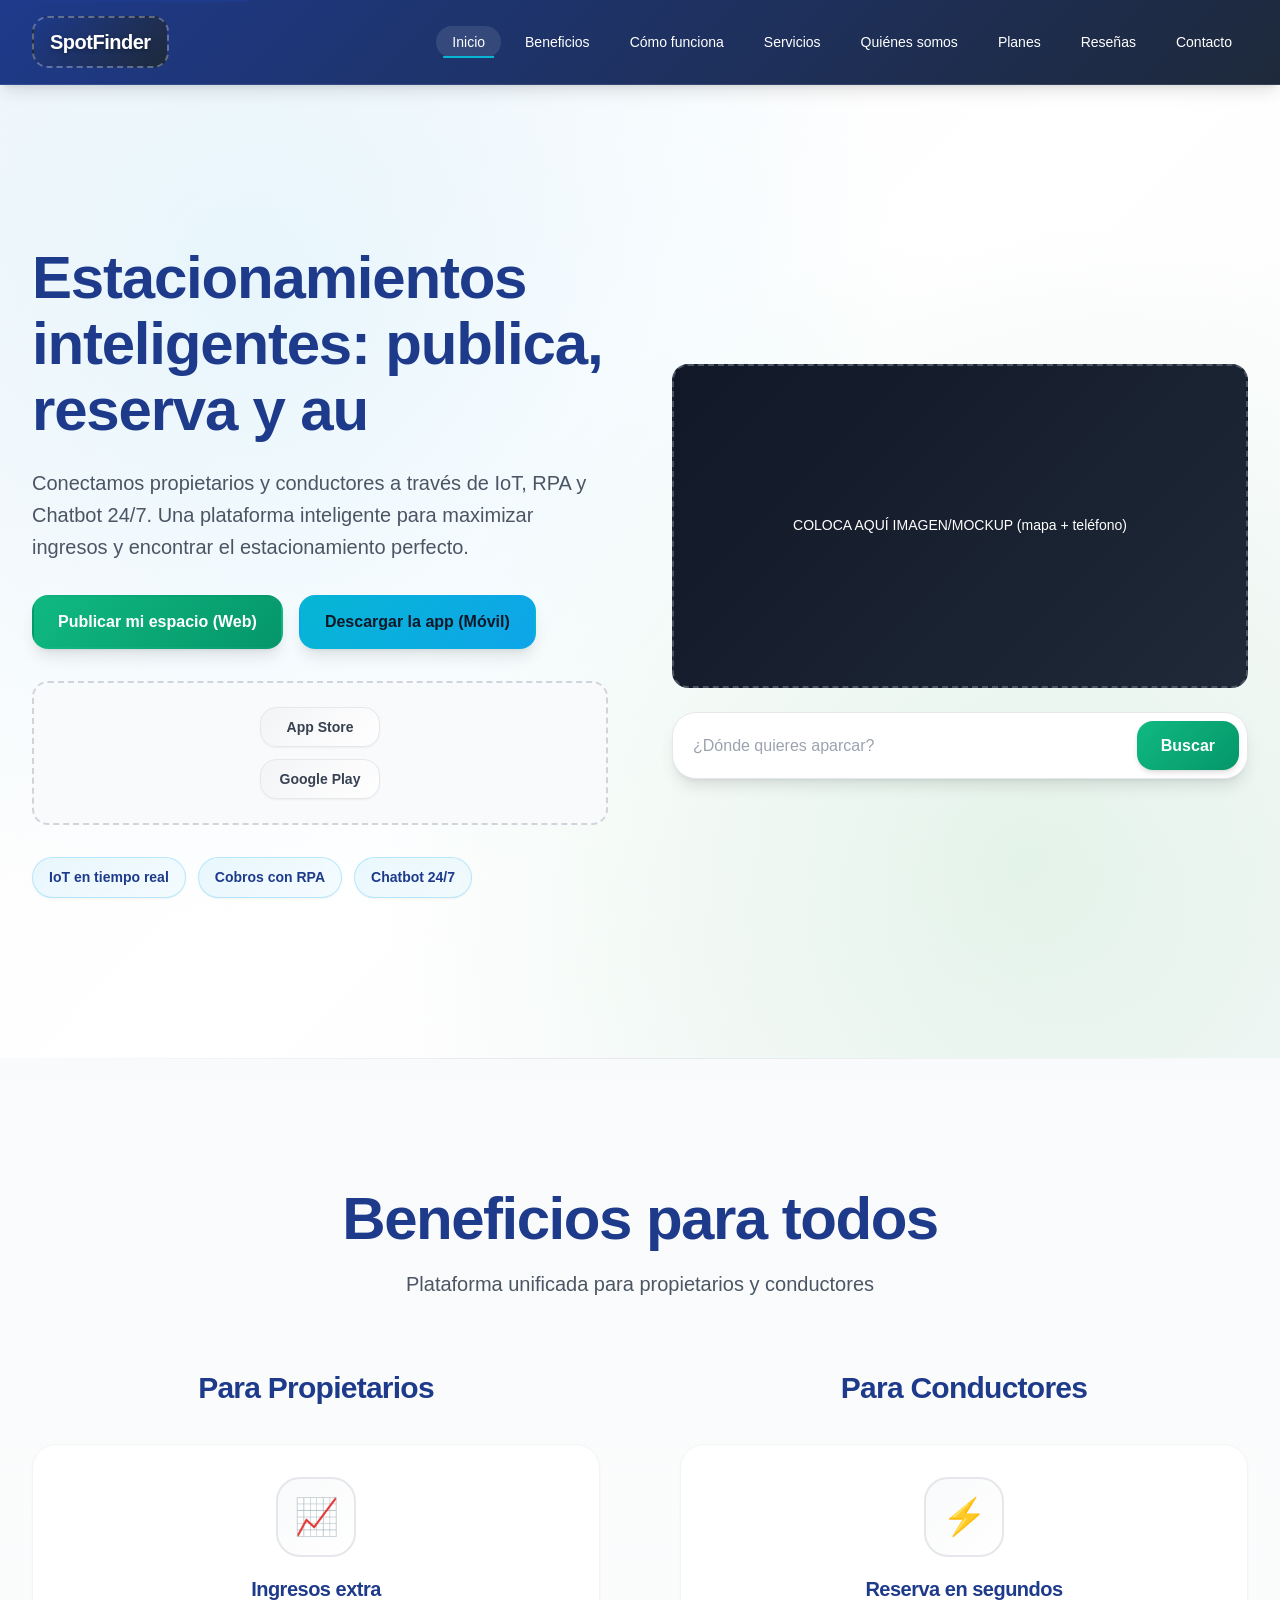
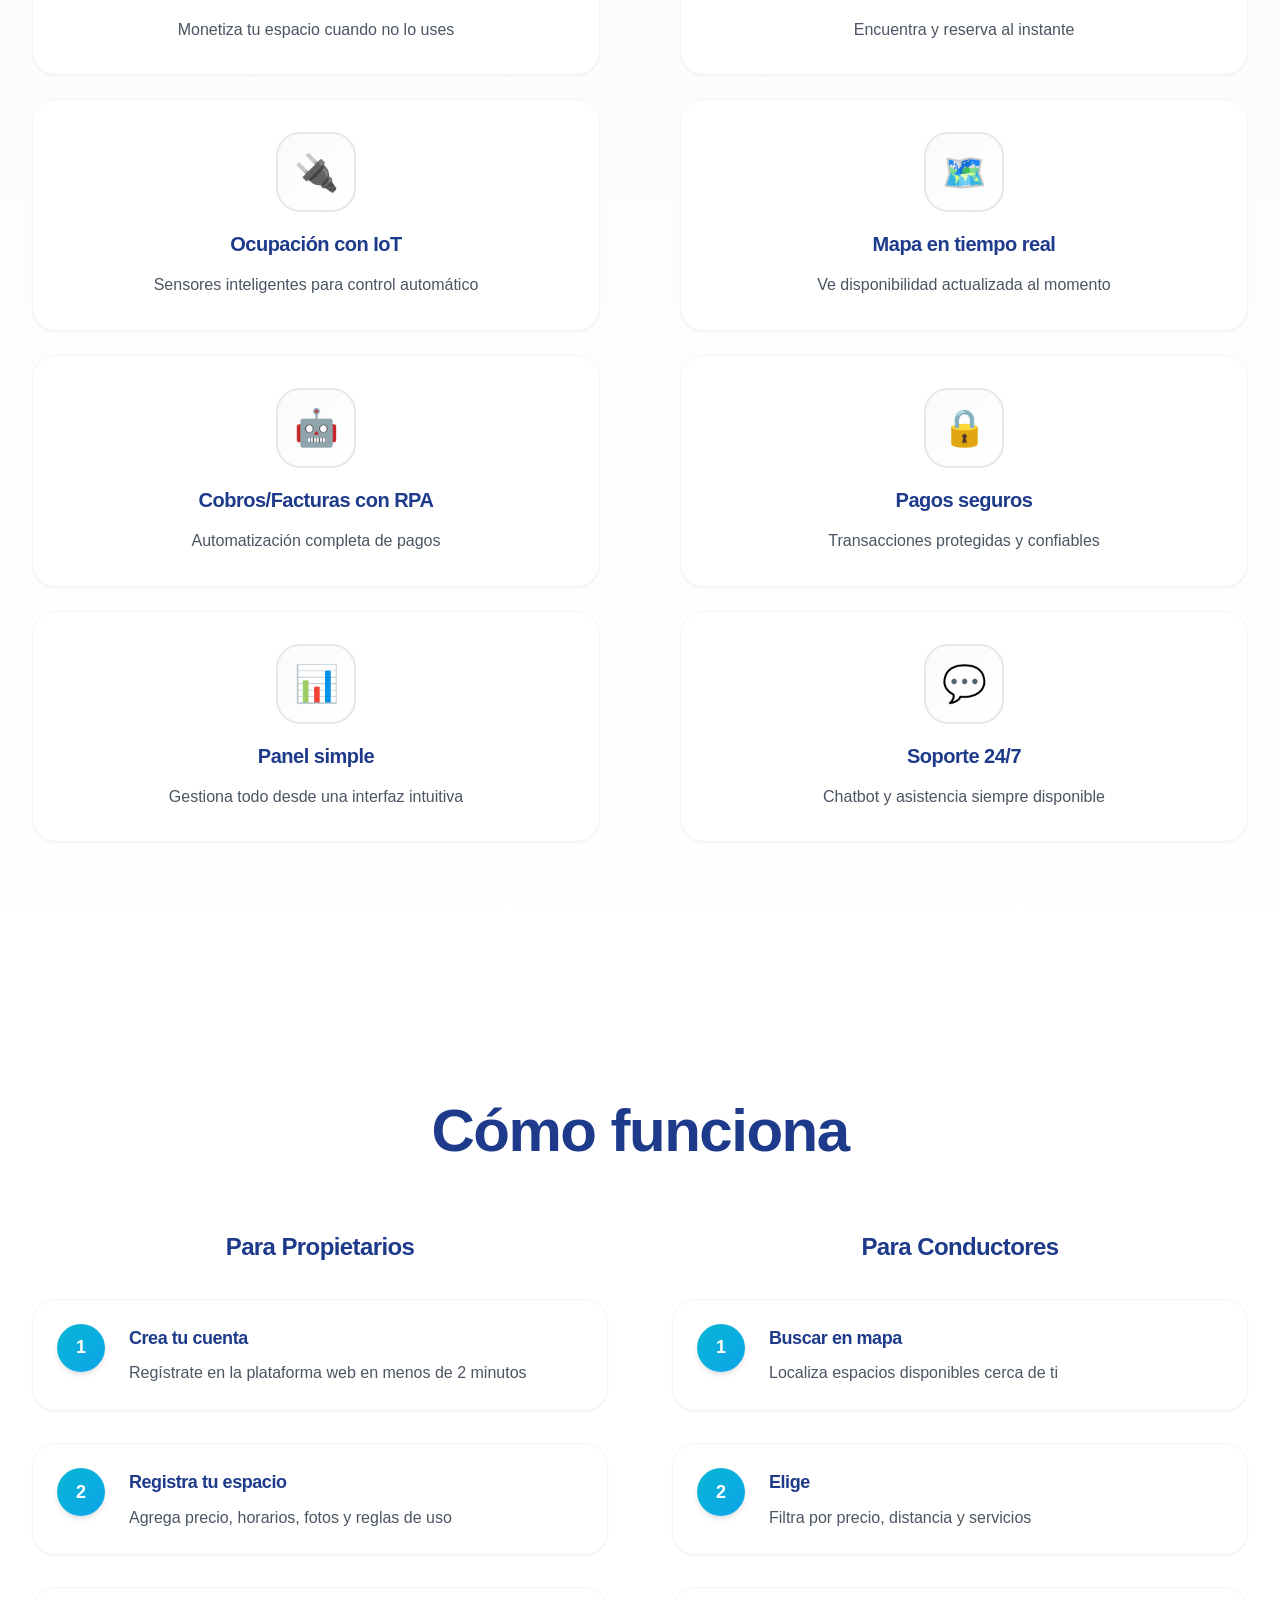
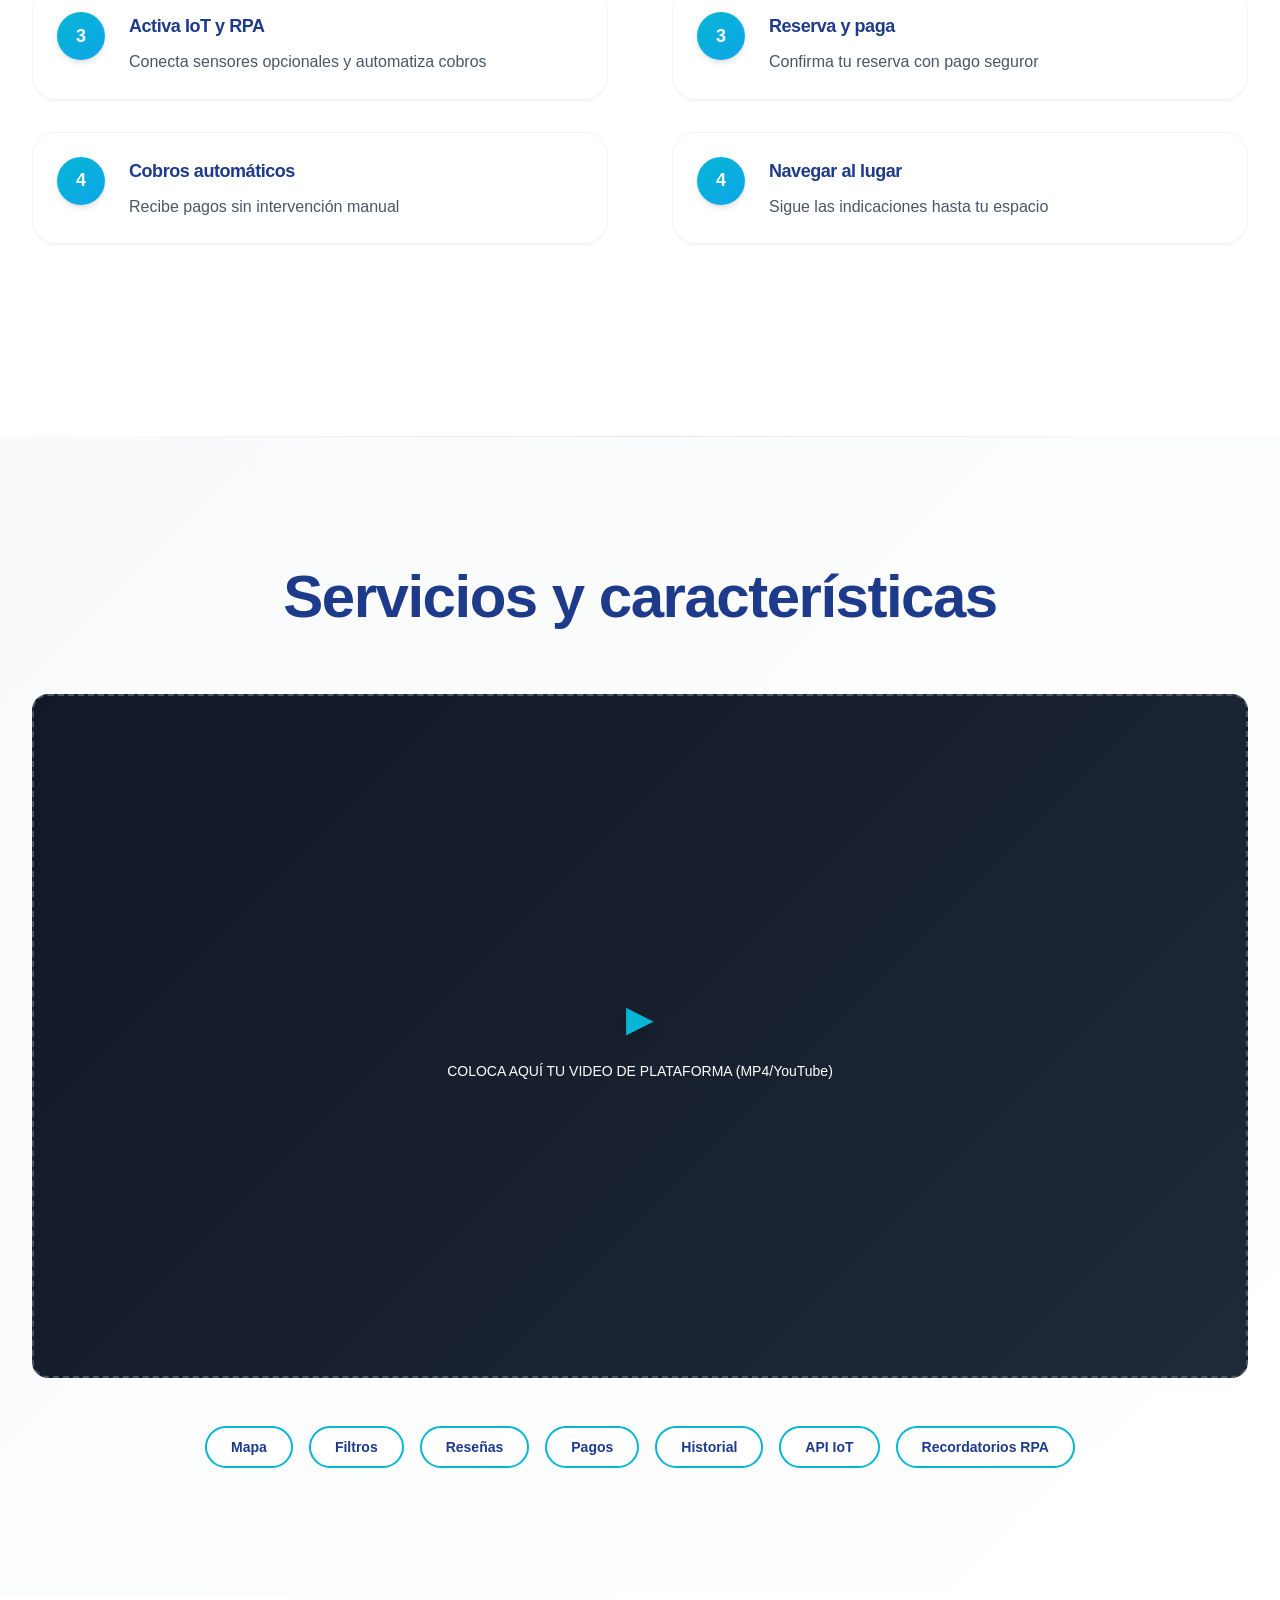
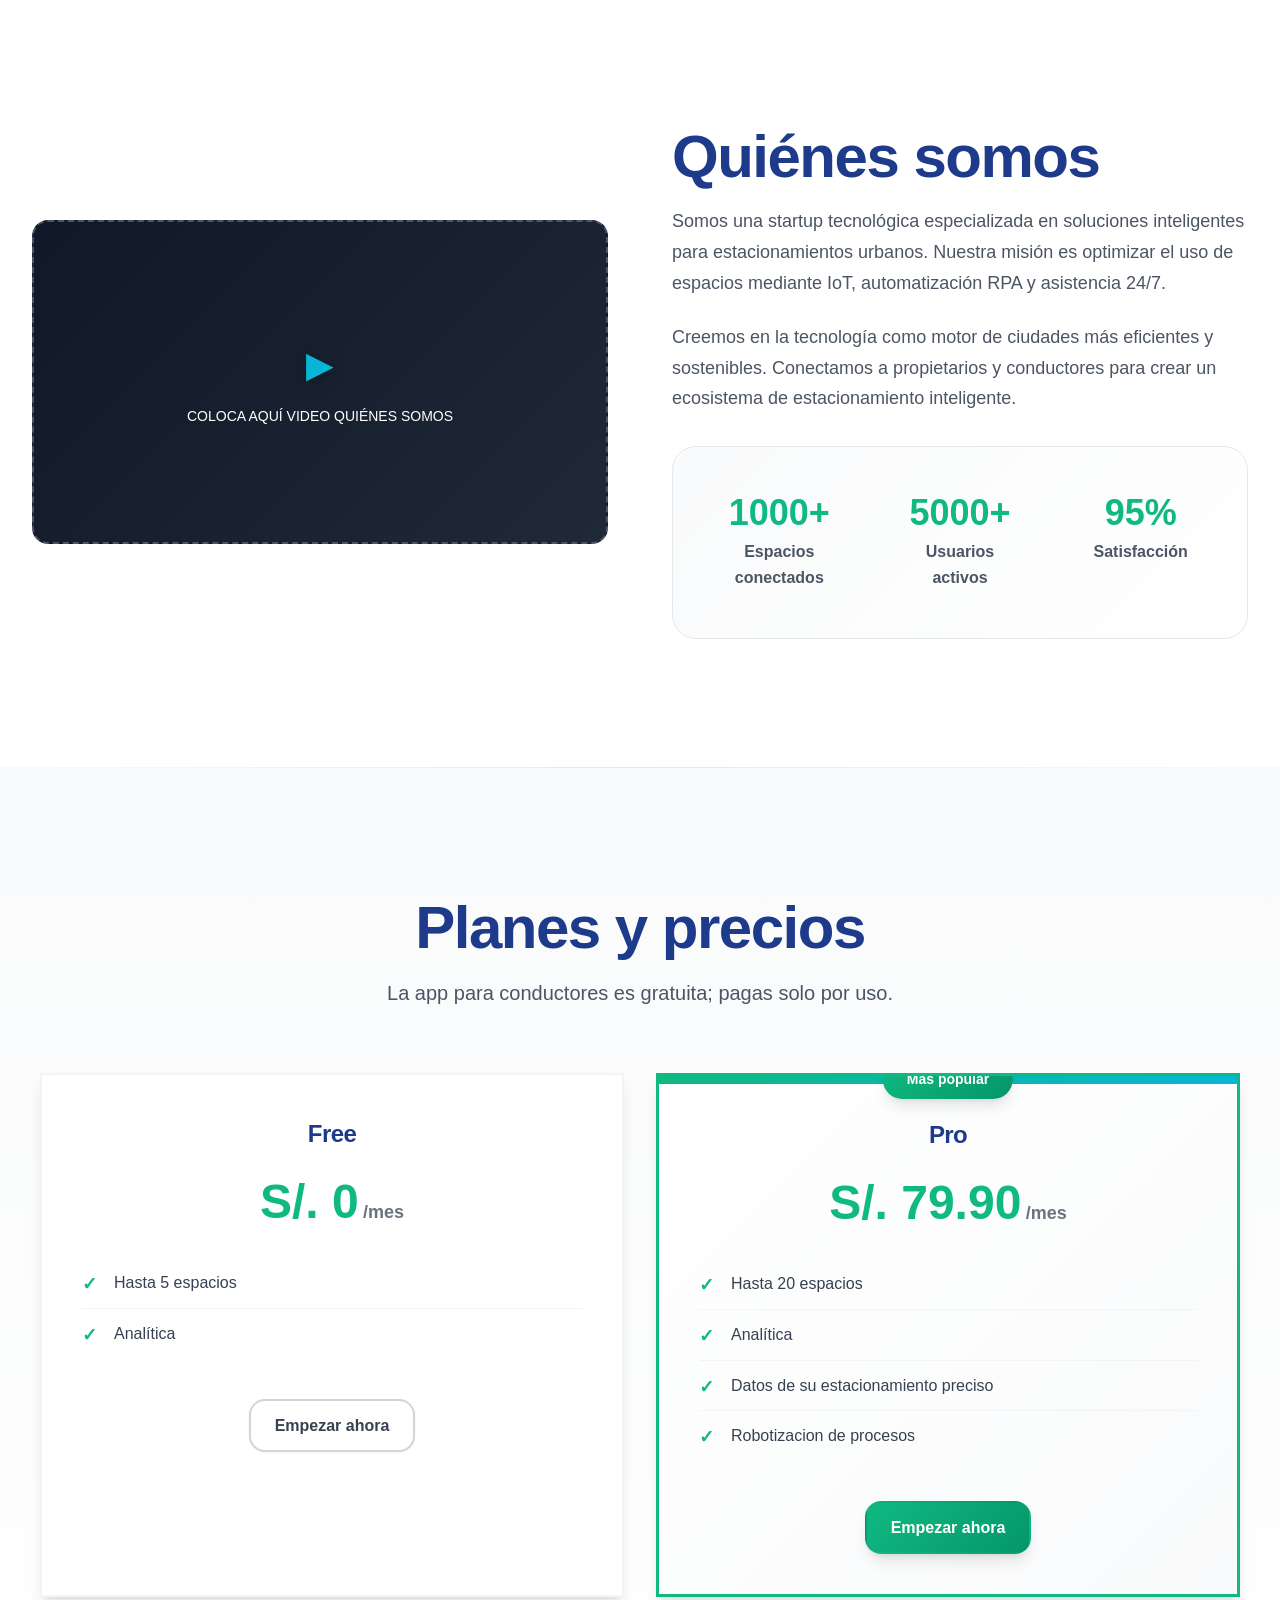
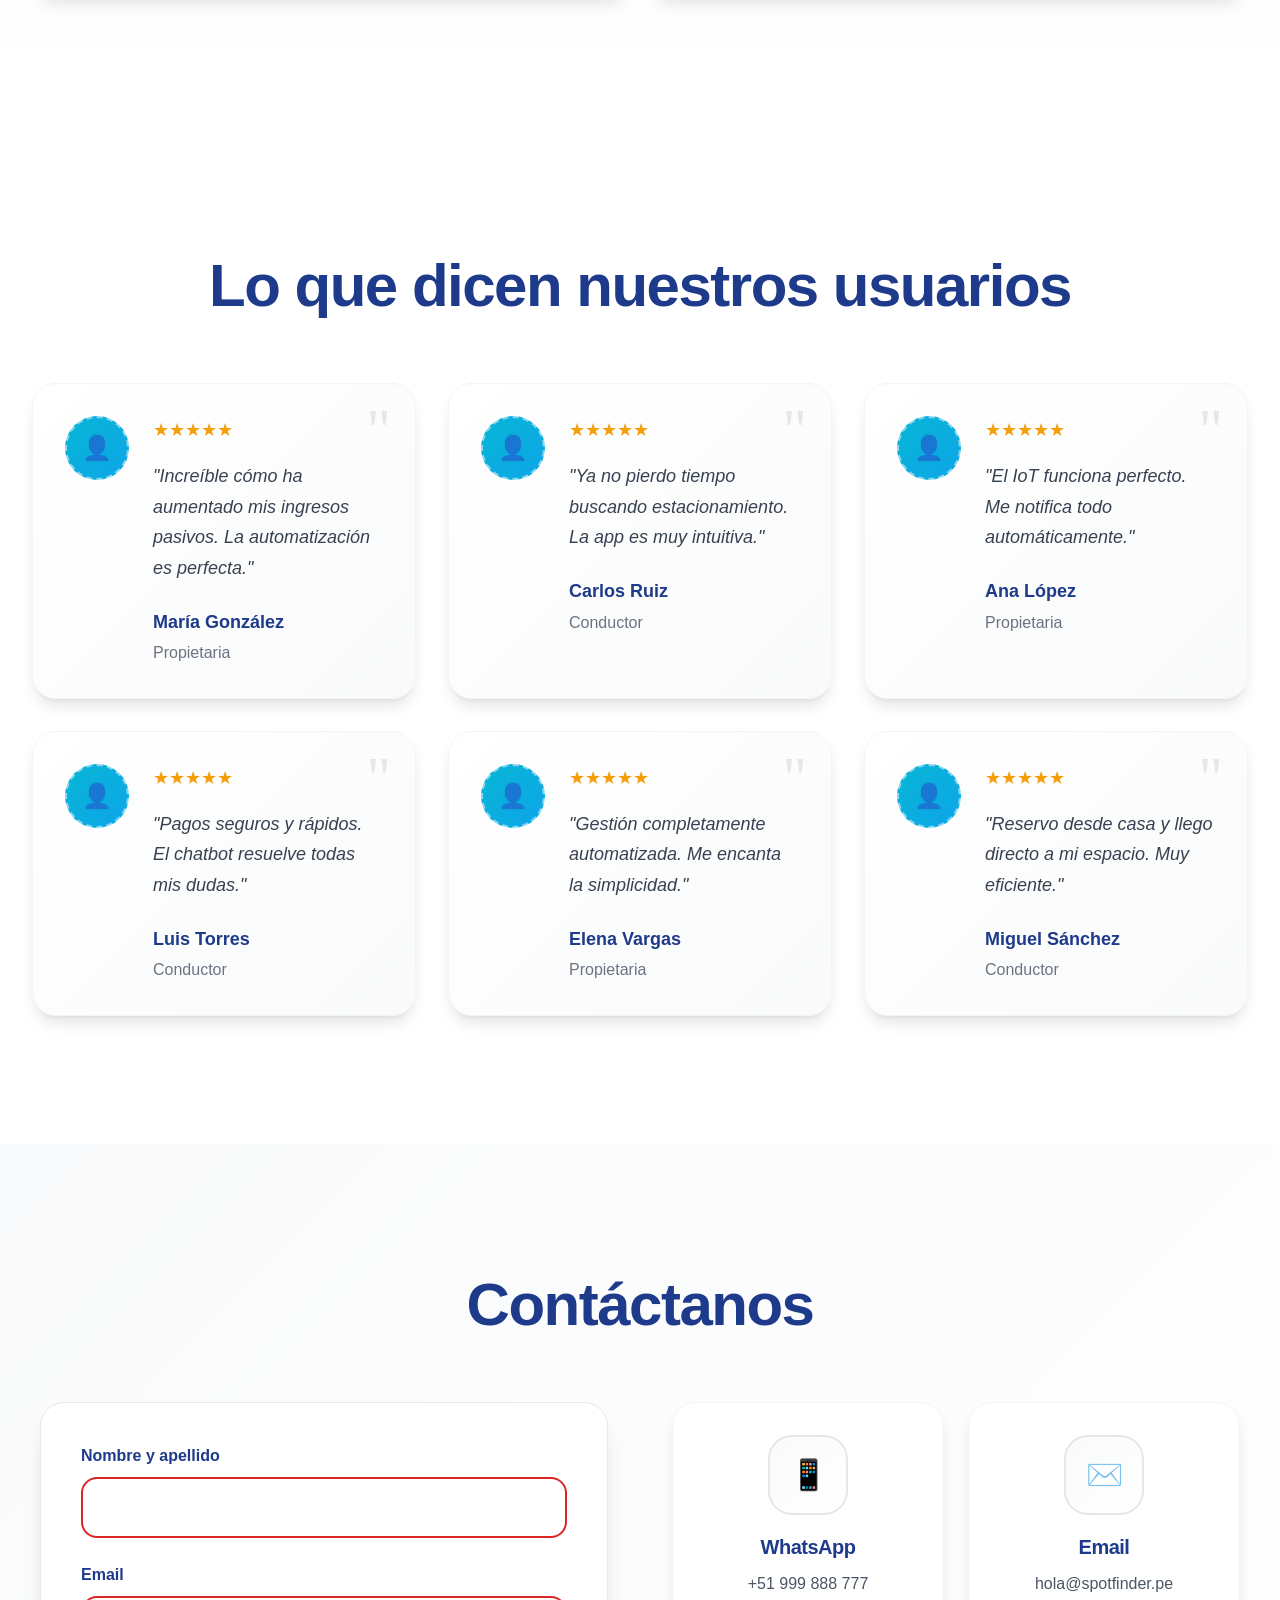
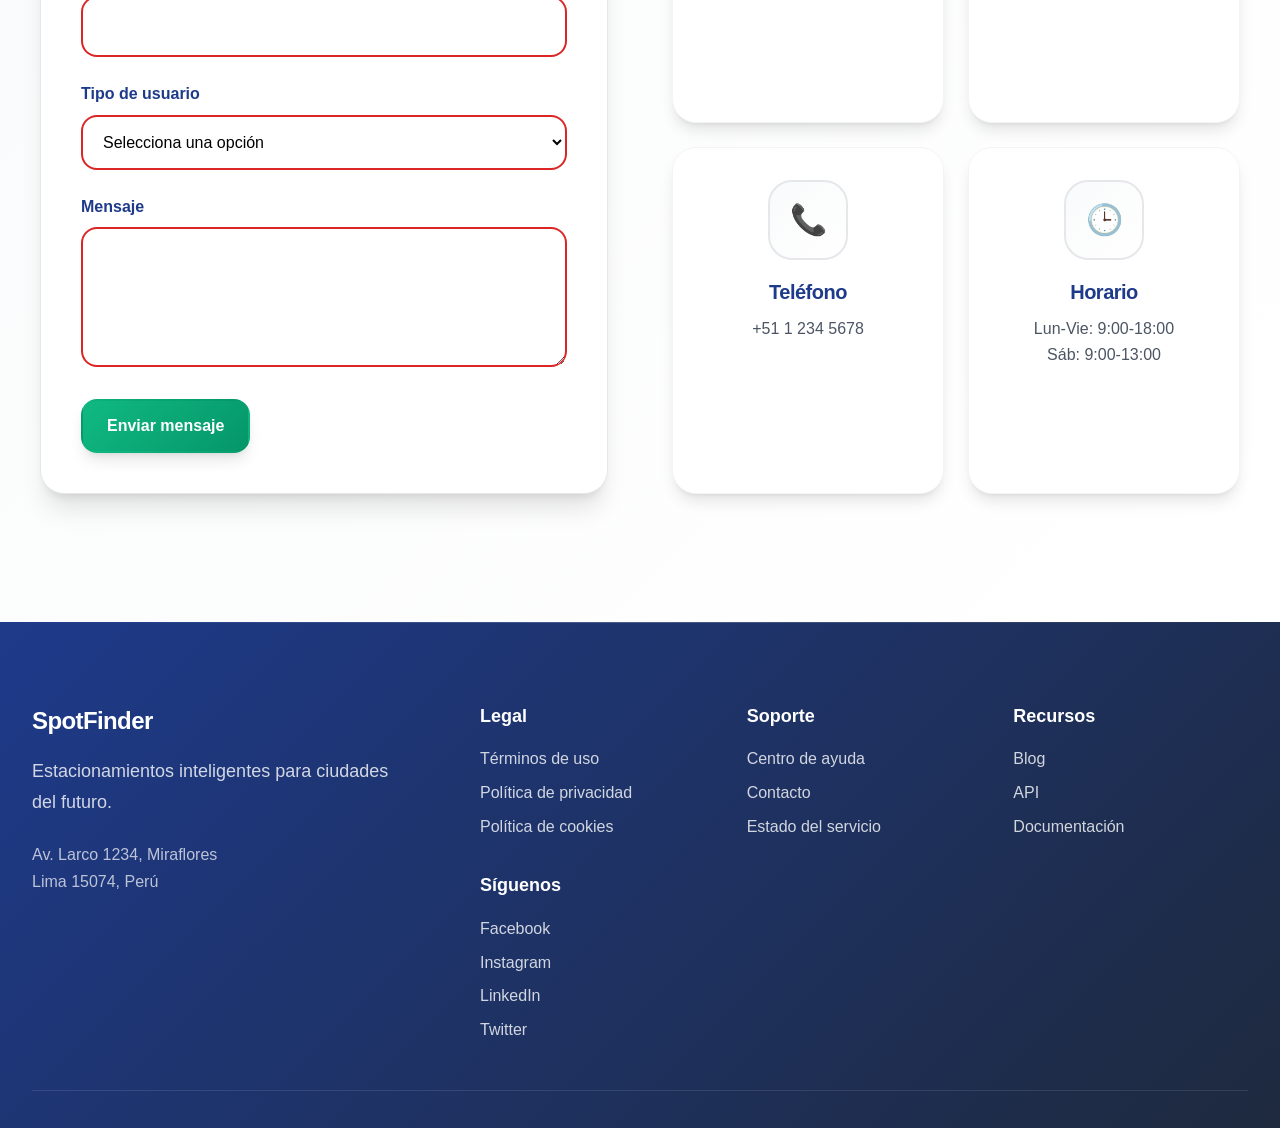
==== index.html @ 37472690 "Add files via upload" ====
<!doctype html>
<html lang="es">

<head>
  <meta charset="utf-8">
  <meta name="viewport" content="width=device-width, initial-scale=1">
  <title>SpotFinder - Estacionamientos inteligentes</title>
  <link rel="stylesheet" href="styles.css">
  <meta name="description" content="Plataforma inteligente de estacionamientos con IoT, RPA y Chatbot. Publica tu espacio o encuentra el lugar perfecto para aparcar.">

  <meta property="og:title" content="SpotFinder - Estacionamientos inteligentes">
  <meta property="og:type" content="website">
  <meta property="og:url" content="">
  <meta property="og:image" content="">
  <meta property="og:description" content="Plataforma inteligente de estacionamientos con IoT, RPA y Chatbot.">

  <meta name="twitter:card" content="summary_large_image">
  <meta name="twitter:title" content="SpotFinder - Estacionamientos inteligentes">
  <meta name="twitter:description" content="Plataforma inteligente de estacionamientos con IoT, RPA y Chatbot.">

  <link rel="icon" href="/favicon.ico" sizes="any">
  <link rel="icon" href="/icon.svg" type="image/svg+xml">
  <link rel="apple-touch-icon" href="icon.png">

  <link rel="manifest" href="site.webmanifest">
  <meta name="theme-color" content="#0F172A">
</head>

<body>
  <!-- Skip link para accesibilidad -->
  <a href="#main-content" class="skip-link">Saltar al contenido principal</a>

  <!-- Header sticky -->
  <header class="header" role="banner">
    <div class="container">
      <div class="header__content">
        <!-- SLOT: LOGO_SLOT -->
        <div class="slot slot--logo" data-slot="LOGO_SLOT">
          <span class="logo">SpotFinder</span>
          <!-- COLOCA AQUÍ TU LOGO (160×40) -->
        </div>

        <nav class="nav" role="navigation" aria-label="Navegación principal">
          <ul class="nav__list">
            <li><a href="#home" class="nav__link">Inicio</a></li>
            <li><a href="#beneficios" class="nav__link">Beneficios</a></li>
            <li><a href="#como-funciona" class="nav__link">Cómo funciona</a></li>
            <li><a href="#servicios" class="nav__link">Servicios</a></li>
            <li><a href="#quienes-somos" class="nav__link">Quiénes somos</a></li>
            <li><a href="#planes" class="nav__link">Planes</a></li>
            <li><a href="#resenas" class="nav__link">Reseñas</a></li>
            <li><a href="#contacto" class="nav__link">Contacto</a></li>
          </ul>
        </nav>

        <button class="menu-toggle" aria-label="Abrir menú de navegación" aria-expanded="false">
          <span class="menu-toggle__line"></span>
          <span class="menu-toggle__line"></span>
          <span class="menu-toggle__line"></span>
        </button>
      </div>
    </div>
  </header>

  <main id="main-content">
    <!-- Hero / Home -->
    <section id="home" class="hero">
      <div class="container">
        <div class="hero__content">
          <div class="hero__text">
            <h1 class="hero__title">Estacionamientos inteligentes: publica, reserva y automatiza.</h1>
            <p class="hero__subtitle">
              Conectamos propietarios y conductores a través de IoT, RPA y Chatbot 24/7.
              Una plataforma inteligente para maximizar ingresos y encontrar el estacionamiento perfecto.
            </p>

            <div class="hero__ctas">
              <button class="btn btn--primary">Publicar mi espacio (Web)</button>
              <button class="btn btn--secondary">Descargar la app (Móvil)</button>
            </div>

            <!-- SLOT: HERO_STORES_SLOT -->
            <div class="hero__stores slot" data-slot="HERO_STORES_SLOT">
              <div class="store-badge">App Store</div>
              <div class="store-badge">Google Play</div>
            </div>

            <div class="hero__badges">
              <span class="badge">IoT en tiempo real</span>
              <span class="badge">Cobros con RPA</span>
              <span class="badge">Chatbot 24/7</span>
            </div>
          </div>

          <div class="hero__visual">
            <!-- SLOT: HERO_MOCKUP_SLOT -->
            <div class="slot slot--video" data-slot="HERO_MOCKUP_SLOT">
              <span>COLOCA AQUÍ IMAGEN/MOCKUP (mapa + teléfono)</span>
            </div>
            <div class="hero__search">
              <input type="text" placeholder="¿Dónde quieres aparcar?" class="search-input">
              <button class="search-btn">Buscar</button>
            </div>
          </div>
        </div>
      </div>
    </section>

    <!-- Beneficios -->
    <section id="beneficios" class="benefits">
      <div class="container">
        <div class="section-header">
          <h2 class="section-title">Beneficios para todos</h2>
          <p class="section-subtitle">Plataforma unificada para propietarios y conductores</p>
        </div>

        <div class="benefits__groups">
          <div class="benefits__group">
            <h3 class="benefits__group-title">Para Propietarios</h3>
            <div class="benefits__grid">
              <div class="benefit-card">
                <div class="benefit-card__icon slot" data-slot="BENEFIT_IMG_SLOT_1">📈</div>
                <h4 class="benefit-card__title">Ingresos extra</h4>
                <p class="benefit-card__text">Monetiza tu espacio cuando no lo uses</p>
              </div>
              <div class="benefit-card">
                <div class="benefit-card__icon slot" data-slot="BENEFIT_IMG_SLOT_2">🔌</div>
                <h4 class="benefit-card__title">Ocupación con IoT</h4>
                <p class="benefit-card__text">Sensores inteligentes para control automático</p>
              </div>
              <div class="benefit-card">
                <div class="benefit-card__icon slot" data-slot="BENEFIT_IMG_SLOT_3">🤖</div>
                <h4 class="benefit-card__title">Cobros/Facturas con RPA</h4>
                <p class="benefit-card__text">Automatización completa de pagos</p>
              </div>
              <div class="benefit-card">
                <div class="benefit-card__icon slot" data-slot="BENEFIT_IMG_SLOT_4">📊</div>
                <h4 class="benefit-card__title">Panel simple</h4>
                <p class="benefit-card__text">Gestiona todo desde una interfaz intuitiva</p>
              </div>
            </div>
          </div>

          <div class="benefits__group">
            <h3 class="benefits__group-title">Para Conductores</h3>
            <div class="benefits__grid">
              <div class="benefit-card">
                <div class="benefit-card__icon slot" data-slot="BENEFIT_IMG_SLOT_5">⚡</div>
                <h4 class="benefit-card__title">Reserva en segundos</h4>
                <p class="benefit-card__text">Encuentra y reserva al instante</p>
              </div>
              <div class="benefit-card">
                <div class="benefit-card__icon slot" data-slot="BENEFIT_IMG_SLOT_6">🗺️</div>
                <h4 class="benefit-card__title">Mapa en tiempo real</h4>
                <p class="benefit-card__text">Ve disponibilidad actualizada al momento</p>
              </div>
              <div class="benefit-card">
                <div class="benefit-card__icon slot" data-slot="BENEFIT_IMG_SLOT_7">🔒</div>
                <h4 class="benefit-card__title">Pagos seguros</h4>
                <p class="benefit-card__text">Transacciones protegidas y confiables</p>
              </div>
              <div class="benefit-card">
                <div class="benefit-card__icon slot" data-slot="BENEFIT_IMG_SLOT_8">💬</div>
                <h4 class="benefit-card__title">Soporte 24/7</h4>
                <p class="benefit-card__text">Chatbot y asistencia siempre disponible</p>
              </div>
            </div>
          </div>
        </div>
      </div>
    </section>

    <!-- Cómo funciona -->
    <section id="como-funciona" class="how-it-works">
      <div class="container">
        <div class="section-header">
          <h2 class="section-title">Cómo funciona</h2>
        </div>

        <div class="how-it-works__columns">
          <div class="how-it-works__column">
            <h3 class="how-it-works__column-title">Para Propietarios</h3>
            <div class="steps">
              <div class="step">
                <div class="step__number">1</div>
                <div class="step__content">
                  <h4 class="step__title">Crea tu cuenta</h4>
                  <p class="step__text">Regístrate en la plataforma web en menos de 2 minutos</p>
                </div>
              </div>
              <div class="step">
                <div class="step__number">2</div>
                <div class="step__content">
                  <h4 class="step__title">Registra tu espacio</h4>
                  <p class="step__text">Agrega precio, horarios, fotos y reglas de uso</p>
                </div>
              </div>
              <div class="step">
                <div class="step__number">3</div>
                <div class="step__content">
                  <h4 class="step__title">Activa IoT y RPA</h4>
                  <p class="step__text">Conecta sensores opcionales y automatiza cobros</p>
                </div>
              </div>
              <div class="step">
                <div class="step__number">4</div>
                <div class="step__content">
                  <h4 class="step__title">Cobros automáticos</h4>
                  <p class="step__text">Recibe pagos sin intervención manual</p>
                </div>
              </div>
            </div>
          </div>

          <div class="how-it-works__column">
            <h3 class="how-it-works__column-title">Para Conductores</h3>
            <div class="steps">
              <div class="step">
                <div class="step__number">1</div>
                <div class="step__content">
                  <h4 class="step__title">Buscar en mapa</h4>
                  <p class="step__text">Localiza espacios disponibles cerca de ti</p>
                </div>
              </div>
              <div class="step">
                <div class="step__number">2</div>
                <div class="step__content">
                  <h4 class="step__title">Elige</h4>
                  <p class="step__text">Filtra por precio, distancia y servicios</p>
                </div>
              </div>
              <div class="step">
                <div class="step__number">3</div>
                <div class="step__content">
                  <h4 class="step__title">Reserva y paga</h4>
                  <p class="step__text">Confirma tu reserva con pago seguror</p>
                </div>
              </div>
              <div class="step">
                <div class="step__number">4</div>
                <div class="step__content">
                  <h4 class="step__title">Navegar al lugar</h4>
                  <p class="step__text">Sigue las indicaciones hasta tu espacio</p>
                </div>
              </div>
            </div>
          </div>
        </div>
    </section>

    <!-- Servicios -->
    <section id="servicios" class="services">
      <div class="container">
        <div class="section-header">
          <h2 class="section-title">Servicios y características</h2>
        </div>

        <!-- SLOT: SERVICES_VIDEO_SLOT -->
        <div class="services__video slot slot--video" data-slot="SERVICES_VIDEO_SLOT">
          <div class="video-placeholder">
            <span class="play-icon">▶</span>
            <span>COLOCA AQUÍ TU VIDEO DE PLATAFORMA (MP4/YouTube)</span>
          </div>
        </div>

        <div class="services__features">
          <span class="chip">Mapa</span>
          <span class="chip">Filtros</span>
          <span class="chip">Reseñas</span>
          <span class="chip">Pagos</span>
          <span class="chip">Historial</span>
          <span class="chip">API IoT</span>
          <span class="chip">Recordatorios RPA</span>
        </div>
      </div>
    </section>

    <!-- Quiénes somos -->
    <section id="quienes-somos" class="about">
      <div class="container">
        <div class="about__content">
          <!-- SLOT: ABOUT_VIDEO_SLOT -->
          <div class="about__visual slot slot--video" data-slot="ABOUT_VIDEO_SLOT">
            <div class="video-placeholder">
              <span class="play-icon">▶</span>
              <span>COLOCA AQUÍ VIDEO QUIÉNES SOMOS</span>
            </div>
          </div>

          <div class="about__text">
            <h2 class="section-title">Quiénes somos</h2>
            <p class="about__description">
              Somos una startup tecnológica especializada en soluciones inteligentes para estacionamientos urbanos.
              Nuestra misión es optimizar el uso de espacios mediante IoT, automatización RPA y asistencia 24/7.
            </p>
            <p class="about__description">
              Creemos en la tecnología como motor de ciudades más eficientes y sostenibles.
              Conectamos a propietarios y conductores para crear un ecosistema de estacionamiento inteligente.
            </p>
            <div class="about__stats">
              <div class="stat">
                <strong>1000+</strong>
                <span>Espacios conectados</span>
              </div>
              <div class="stat">
                <strong>5000+</strong>
                <span>Usuarios activos</span>
              </div>
              <div class="stat">
                <strong>95%</strong>
                <span>Satisfacción</span>
              </div>
            </div>
          </div>
        </div>
      </div>
    </section>

    <!-- Planes -->
    <section id="planes" class="pricing">
      <div class="container">
        <div class="section-header">
          <h2 class="section-title">Planes y precios</h2>
          <p class="section-subtitle">La app para conductores es gratuita; pagas solo por uso.</p>
        </div>

        <div class="pricing__grid">
          <div class="pricing__card">
            <h3 class="pricing__title">Free</h3>
            <div class="pricing__price">
              <span class="pricing__amount">S/. 0</span>
              <span class="pricing__period">/mes</span>
            </div>
            <ul class="pricing__features">
              <li>Hasta 5 espacios</li>
              <li>Analítica</li>
            </ul>
            <button class="btn btn--outline">Empezar ahora</button>
          </div>

          <div class="pricing__card pricing__card--featured">
            <div class="pricing__badge">Más popular</div>
            <h3 class="pricing__title">Pro</h3>
            <div class="pricing__price">
              <span class="pricing__amount">S/. 79.90</span>
              <span class="pricing__period">/mes</span>
            </div>
            <ul class="pricing__features">
              <li>Hasta 20 espacios</li>
              <li>Analítica</li>
              <li>Datos de su estacionamiento preciso </li>
              <li>Robotizacion de procesos </li>

            </ul>
            <button class="btn btn--primary">Empezar ahora</button>
          </div>


        </div>
      </div>
    </section>

    <!-- Reseñas -->
    <section id="resenas" class="testimonials">
      <div class="container">
        <div class="section-header">
          <h2 class="section-title">Lo que dicen nuestros usuarios</h2>
        </div>

        <div class="testimonials__grid">
          <div class="testimonial">
            <!-- SLOT: TESTIMONIAL_AVATAR_SLOT_1 -->
            <div class="testimonial__avatar slot slot--avatar" data-slot="TESTIMONIAL_AVATAR_SLOT_1">
              <span>👤</span>
            </div>
            <div class="testimonial__content">
              <div class="testimonial__rating">★★★★★</div>
              <p class="testimonial__text">"Increíble cómo ha aumentado mis ingresos pasivos. La automatización es perfecta."</p>
              <div class="testimonial__author">
                <strong>María González</strong>
                <span>Propietaria</span>
              </div>
            </div>
          </div>

          <div class="testimonial">
            <!-- SLOT: TESTIMONIAL_AVATAR_SLOT_2 -->
            <div class="testimonial__avatar slot slot--avatar" data-slot="TESTIMONIAL_AVATAR_SLOT_2">
              <span>👤</span>
            </div>
            <div class="testimonial__content">
              <div class="testimonial__rating">★★★★★</div>
              <p class="testimonial__text">"Ya no pierdo tiempo buscando estacionamiento. La app es muy intuitiva."</p>
              <div class="testimonial__author">
                <strong>Carlos Ruiz</strong>
                <span>Conductor</span>
              </div>
            </div>
          </div>

          <div class="testimonial">
            <!-- SLOT: TESTIMONIAL_AVATAR_SLOT_3 -->
            <div class="testimonial__avatar slot slot--avatar" data-slot="TESTIMONIAL_AVATAR_SLOT_3">
              <span>👤</span>
            </div>
            <div class="testimonial__content">
              <div class="testimonial__rating">★★★★★</div>
              <p class="testimonial__text">"El IoT funciona perfecto. Me notifica todo automáticamente."</p>
              <div class="testimonial__author">
                <strong>Ana López</strong>
                <span>Propietaria</span>
              </div>
            </div>
          </div>

          <div class="testimonial">
            <!-- SLOT: TESTIMONIAL_AVATAR_SLOT_4 -->
            <div class="testimonial__avatar slot slot--avatar" data-slot="TESTIMONIAL_AVATAR_SLOT_4">
              <span>👤</span>
            </div>
            <div class="testimonial__content">
              <div class="testimonial__rating">★★★★★</div>
              <p class="testimonial__text">"Pagos seguros y rápidos. El chatbot resuelve todas mis dudas."</p>
              <div class="testimonial__author">
                <strong>Luis Torres</strong>
                <span>Conductor</span>
              </div>
            </div>
          </div>

          <div class="testimonial">
            <!-- SLOT: TESTIMONIAL_AVATAR_SLOT_5 -->
            <div class="testimonial__avatar slot slot--avatar" data-slot="TESTIMONIAL_AVATAR_SLOT_5">
              <span>👤</span>
            </div>
            <div class="testimonial__content">
              <div class="testimonial__rating">★★★★★</div>
              <p class="testimonial__text">"Gestión completamente automatizada. Me encanta la simplicidad."</p>
              <div class="testimonial__author">
                <strong>Elena Vargas</strong>
                <span>Propietaria</span>
              </div>
            </div>
          </div>

          <div class="testimonial">
            <!-- SLOT: TESTIMONIAL_AVATAR_SLOT_6 -->
            <div class="testimonial__avatar slot slot--avatar" data-slot="TESTIMONIAL_AVATAR_SLOT_6">
              <span>👤</span>
            </div>
            <div class="testimonial__content">
              <div class="testimonial__rating">★★★★★</div>
              <p class="testimonial__text">"Reservo desde casa y llego directo a mi espacio. Muy eficiente."</p>
              <div class="testimonial__author">
                <strong>Miguel Sánchez</strong>
                <span>Conductor</span>
              </div>
            </div>
          </div>
        </div>
      </div>
    </section>


    <!-- Contacto -->
    <section id="contacto" class="contact">
      <div class="container">
        <div class="section-header">
          <h2 class="section-title">Contáctanos</h2>
        </div>

        <div class="contact__content">
          <form class="contact__form" novalidate>
            <div class="form-group">
              <label for="name" class="form-label">Nombre y apellido</label>
              <input type="text" id="name" name="name" class="form-input" required>
              <span class="form-error" role="alert"></span>
            </div>

            <div class="form-group">
              <label for="email" class="form-label">Email</label>
              <input type="email" id="email" name="email" class="form-input" required>
              <span class="form-error" role="alert"></span>
            </div>

            <div class="form-group">
              <label for="type" class="form-label">Tipo de usuario</label>
              <select id="type" name="type" class="form-input" required>
                <option value="">Selecciona una opción</option>
                <option value="propietario">Propietario</option>
                <option value="conductor">Conductor</option>
              </select>
              <span class="form-error" role="alert"></span>
            </div>

            <div class="form-group">
              <label for="message" class="form-label">Mensaje</label>
              <textarea id="message" name="message" class="form-input form-textarea" required></textarea>
              <span class="form-error" role="alert"></span>
            </div>

            <button type="submit" class="btn btn--primary">Enviar mensaje</button>
          </form>

          <div class="contact__info">
            <div class="contact-card">
              <!-- SLOT: CONTACT_WHATSAPP_SLOT -->
              <div class="contact-card__icon slot" data-slot="CONTACT_WHATSAPP_SLOT">📱</div>
              <h3 class="contact-card__title">WhatsApp</h3>
              <p class="contact-card__text">+51 999 888 777</p>
            </div>

            <div class="contact-card">
              <!-- SLOT: CONTACT_MAIL_SLOT -->
              <div class="contact-card__icon slot" data-slot="CONTACT_MAIL_SLOT">✉️</div>
              <h3 class="contact-card__title">Email</h3>
              <p class="contact-card__text">hola@spotfinder.pe</p>
            </div>

            <div class="contact-card">
              <!-- SLOT: CONTACT_PHONE_SLOT -->
              <div class="contact-card__icon slot" data-slot="CONTACT_PHONE_SLOT">📞</div>
              <h3 class="contact-card__title">Teléfono</h3>
              <p class="contact-card__text">+51 1 234 5678</p>
            </div>

            <div class="contact-card">
              <div class="contact-card__icon">🕒</div>
              <h3 class="contact-card__title">Horario</h3>
              <p class="contact-card__text">Lun-Vie: 9:00-18:00<br>Sáb: 9:00-13:00</p>
            </div>
          </div>
        </div>
      </div>
    </section>
  </main>

  <!-- Footer -->
  <footer class="footer">
    <div class="container">
      <div class="footer__content">
        <div class="footer__brand">
          <h3 class="footer__title">SpotFinder</h3>
          <p class="footer__description">
            Estacionamientos inteligentes para ciudades del futuro.
          </p>
          <address class="footer__address">
            Av. Larco 1234, Miraflores<br>
            Lima 15074, Perú
          </address>
        </div>

        <div class="footer__links">
          <div class="footer__column">
            <h4 class="footer__column-title">Legal</h4>
            <ul class="footer__list">
              <li><a href="#" class="footer__link">Términos de uso</a></li>
              <li><a href="#" class="footer__link">Política de privacidad</a></li>
              <li><a href="#" class="footer__link">Política de cookies</a></li>
            </ul>
          </div>

          <div class="footer__column">
            <h4 class="footer__column-title">Soporte</h4>
            <ul class="footer__list">
              <li><a href="#" class="footer__link">Centro de ayuda</a></li>
              <li><a href="#" class="footer__link">Contacto</a></li>
              <li><a href="#" class="footer__link">Estado del servicio</a></li>
            </ul>
          </div>

          <div class="footer__column">
            <h4 class="footer__column-title">Recursos</h4>
            <ul class="footer__list">
              <li><a href="#" class="footer__link">Blog</a></li>
              <li><a href="#" class="footer__link">API</a></li>
              <li><a href="#" class="footer__link">Documentación</a></li>
            </ul>
          </div>

          <div class="footer__column">
            <h4 class="footer__column-title">Síguenos</h4>
            <ul class="footer__list">
              <li><a href="#" class="footer__link">Facebook</a></li>
              <li><a href="#" class="footer__link">Instagram</a></li>
              <li><a href="#" class="footer__link">LinkedIn</a></li>
              <li><a href="#" class="footer__link">Twitter</a></li>
            </ul>
          </div>
        </div>
      </div>

      <div class="footer__bottom">
        <p class="footer__copyright">
          © 2024 SpotFinder. Todos los derechos reservados.
        </p>
        <div class="footer__secondary-links">
          <a href="#" class="footer__link">Términos</a>
          <a href="#" class="footer__link">Privacidad</a>
          <a href="#" class="footer__link">Cookies</a>
        </div>
      </div>
    </div>
  </footer>

  <script src="main.js"></script>
</body>

</html>
---- styles.css ----
/* ===================================
   VARIABLES CSS Y CONFIGURACIÓN BASE
   =================================== */

:root {
  /* Nueva paleta de colores más viva */
  --brand-navy: #1E3A8A;     /* Azul marino más vivo */
  --brand-green: #10B981;    /* Verde esmeralda vibrante */
  --brand-sky: #06B6D4;      /* Celeste cyan brillante */
  --brand-blue: #3B82F6;     /* Azul primario vibrante */
  --ink: #1F2937;
  --muted: #6B7280;
  --bg: #FFFFFF;
  --surface: #F8FAFC;
  --border: #E5E7EB;

  /* Colores adicionales para mejor diseño */
  --gray-50: #F9FAFB;
  --gray-100: #F3F4F6;
  --gray-200: #E5E7EB;
  --gray-300: #D1D5DB;
  --gray-400: #9CA3AF;
  --gray-500: #6B7280;
  --gray-600: #4B5563;
  --gray-700: #374151;
  --gray-800: #1F2937;
  --gray-900: #111827;

  /* Gradientes vibrantes */
  --gradient-primary: linear-gradient(135deg, var(--brand-blue) 0%, var(--brand-sky) 100%);
  --gradient-secondary: linear-gradient(135deg, var(--brand-green) 0%, var(--brand-sky) 100%);
  --gradient-accent: linear-gradient(135deg, var(--brand-navy) 0%, var(--brand-blue) 100%);

  /* Espaciado mejorado */
  --space-1: 0.25rem;  /* 4px */
  --space-2: 0.5rem;   /* 8px */
  --space-3: 0.75rem;  /* 12px */
  --space-4: 1rem;     /* 16px */
  --space-5: 1.25rem;  /* 20px */
  --space-6: 1.5rem;   /* 24px */
  --space-8: 2rem;     /* 32px */
  --space-10: 2.5rem;  /* 40px */
  --space-12: 3rem;    /* 48px */
  --space-16: 4rem;    /* 64px */
  --space-20: 5rem;    /* 80px */
  --space-24: 6rem;    /* 96px */

  /* Tipografía mejorada */
  --font-family: -apple-system, BlinkMacSystemFont, "Segoe UI", Roboto, Inter, "Helvetica Neue", Arial, sans-serif;
  --font-mono: ui-monospace, SFMono-Regular, "SF Mono", Monaco, Consolas, "Liberation Mono", "Courier New", monospace;

  --font-size-xs: 0.75rem;   /* 12px */
  --font-size-sm: 0.875rem;  /* 14px */
  --font-size-base: 1rem;    /* 16px */
  --font-size-lg: 1.125rem;  /* 18px */
  --font-size-xl: 1.25rem;   /* 20px */
  --font-size-2xl: 1.5rem;   /* 24px */
  --font-size-3xl: 1.875rem; /* 30px */
  --font-size-4xl: 2.25rem;  /* 36px */
  --font-size-5xl: 3rem;     /* 48px */
  --font-size-6xl: 3.75rem;  /* 60px */

  /* Radios mejorados */
  --radius-sm: 0.375rem;  /* 6px */
  --radius: 0.5rem;       /* 8px */
  --radius-md: 0.75rem;   /* 12px */
  --radius-lg: 1rem;      /* 16px */
  --radius-xl: 1.5rem;    /* 24px */
  --radius-full: 9999px;

  /* Sombras mejoradas */
  --shadow-xs: 0 1px 2px 0 rgb(0 0 0 / 0.05);
  --shadow-sm: 0 1px 2px 0 rgb(0 0 0 / 0.05);
  --shadow: 0 1px 3px 0 rgb(0 0 0 / 0.1), 0 1px 2px -1px rgb(0 0 0 / 0.1);
  --shadow-md: 0 4px 6px -1px rgb(0 0 0 / 0.1), 0 2px 4px -2px rgb(0 0 0 / 0.1);
  --shadow-lg: 0 10px 15px -3px rgb(0 0 0 / 0.1), 0 4px 6px -4px rgb(0 0 0 / 0.1);
  --shadow-xl: 0 20px 25px -5px rgb(0 0 0 / 0.1), 0 8px 10px -6px rgb(0 0 0 / 0.1);
  --shadow-2xl: 0 25px 50px -12px rgb(0 0 0 / 0.25);

  /* Z-index */
  --z-header: 100;
  --z-overlay: 200;
  --z-modal: 300;

  /* Transiciones */
  --transition-fast: 150ms ease;
  --transition-normal: 300ms ease;
  --transition-slow: 500ms ease;
}

/* ===================================
   RESET Y BASE MEJORADO
   =================================== */

*,
*::before,
*::after {
  box-sizing: border-box;
}

* {
  margin: 0;
  padding: 0;
}

html {
  scroll-behavior: smooth;
  font-size: 16px;
}

@media (prefers-reduced-motion: reduce) {
  html {
    scroll-behavior: auto;
  }

  *,
  *::before,
  *::after {
    animation-duration: 0.01ms !important;
    animation-iteration-count: 1 !important;
    transition-duration: 0.01ms !important;
    scroll-behavior: auto !important;
  }
}

body {
  font-family: var(--font-family);
  font-size: var(--font-size-base);
  line-height: 1.6;
  color: var(--ink);
  background-color: var(--bg);
  -webkit-font-smoothing: antialiased;
  -moz-osx-font-smoothing: grayscale;
  text-rendering: optimizeSpeed;
}

img,
picture,
video,
canvas,
svg {
  display: block;
  max-width: 100%;
  height: auto;
}

input,
button,
textarea,
select {
  font: inherit;
}

button {
  cursor: pointer;
  border: none;
  background: none;
}

a {
  color: inherit;
  text-decoration: none;
}

ul,
ol {
  list-style: none;
}

/* ===================================
   UTILIDADES Y LAYOUT MEJORADAS
   =================================== */

.container {
  width: 100%;
  max-width: 1280px;
  margin: 0 auto;
  padding: 0 var(--space-4);
}

@media (min-width: 640px) {
  .container {
    padding: 0 var(--space-6);
  }
}

@media (min-width: 1024px) {
  .container {
    padding: 0 var(--space-8);
  }
}

/* ===================================
   SKIP LINK
   =================================== */

.skip-link {
  position: absolute;
  top: -40px;
  left: 6px;
  background: var(--brand-navy);
  color: white;
  padding: var(--space-2) var(--space-4);
  border-radius: var(--radius);
  text-decoration: none;
  z-index: var(--z-modal);
  transition: top var(--transition-normal);
  font-weight: 600;
}

.skip-link:focus {
  top: 6px;
}

/* ===================================
   SLOTS (PLACEHOLDERS) MEJORADOS
   =================================== */

.slot {
  border: 2px dashed var(--gray-300);
  border-radius: var(--radius-lg);
  padding: var(--space-6);
  text-align: center;
  color: var(--gray-500);
  font-size: var(--font-size-sm);
  background: linear-gradient(135deg, var(--gray-50) 0%, var(--surface) 100%);
  min-height: 80px;
  display: flex;
  flex-direction: column;
  align-items: center;
  justify-content: center;
  gap: var(--space-2);
  position: relative;
  transition: all var(--transition-normal);
}

.slot:hover {
  border-color: var(--brand-sky);
  background: linear-gradient(135deg, #EBF8FF 0%, var(--surface) 100%);
  transform: translateY(-2px);
}

.slot--logo {
  min-height: 40px;
  max-width: 160px;
  padding: var(--space-2) var(--space-4);
  background: linear-gradient(135deg, var(--brand-navy) 0%, #1E293B 100%);
  border: 2px dashed rgba(255, 255, 255, 0.3);
  color: white;
}

.slot--video {
  aspect-ratio: 16 / 9;
  min-height: 200px;
  background: linear-gradient(135deg, var(--gray-900) 0%, var(--gray-800) 100%);
  border: 2px dashed var(--gray-600);
  color: white;
}

.slot--avatar {
  width: 64px;
  height: 64px;
  border-radius: var(--radius-full);
  min-height: auto;
  font-size: var(--font-size-2xl);
  background: linear-gradient(135deg, var(--brand-sky) 0%, #0EA5E9 100%);
  border: 2px dashed rgba(255, 255, 255, 0.5);
  color: white;
}

.video-placeholder {
  display: flex;
  flex-direction: column;
  align-items: center;
  gap: var(--space-3);
}

.play-icon {
  font-size: var(--font-size-4xl);
  color: var(--brand-sky);
  filter: drop-shadow(0 4px 8px rgba(0, 0, 0, 0.3));
}

/* ===================================
   BOTONES MEJORADOS
   =================================== */

.btn {
  display: inline-flex;
  align-items: center;
  justify-content: center;
  padding: var(--space-3) var(--space-6);
  border-radius: var(--radius-lg);
  font-weight: 600;
  font-size: var(--font-size-base);
  transition: all var(--transition-normal);
  text-decoration: none;
  border: 2px solid transparent;
  cursor: pointer;
  min-height: 48px;
  position: relative;
  overflow: hidden;
}

.btn::before {
  content: '';
  position: absolute;
  top: 0;
  left: -100%;
  width: 100%;
  height: 100%;
  background: linear-gradient(90deg, transparent, rgba(255, 255, 255, 0.2), transparent);
  transition: left var(--transition-slow);
}

.btn:hover::before {
  left: 100%;
}

.btn:focus-visible {
  outline: 2px solid var(--brand-sky);
  outline-offset: 2px;
}

.btn--primary {
  background: linear-gradient(135deg, var(--brand-green) 0%, #059669 100%);
  color: white;
  box-shadow: var(--shadow-lg);
}

.btn--primary:hover {
  background: linear-gradient(135deg, #059669 0%, #047857 100%);
  transform: translateY(-2px);
  box-shadow: var(--shadow-xl);
}

.btn--primary:active {
  transform: translateY(0);
}

.btn--primary:disabled {
  background: var(--gray-400);
  cursor: not-allowed;
  transform: none;
  box-shadow: none;
}

.btn--secondary {
  background: linear-gradient(135deg, var(--brand-sky) 0%, #0EA5E9 100%);
  color: var(--gray-900);
  box-shadow: var(--shadow-lg);
}

.btn--secondary:hover {
  background: linear-gradient(135deg, #0EA5E9 0%, #0284C7 100%);
  transform: translateY(-2px);
  box-shadow: var(--shadow-xl);
}

.btn--outline {
  border-color: var(--gray-300);
  color: var(--gray-700);
  background-color: white;
  box-shadow: var(--shadow-sm);
}

.btn--outline:hover {
  border-color: var(--brand-navy);
  background: linear-gradient(135deg, var(--gray-50) 0%, white 100%);
  transform: translateY(-2px);
  box-shadow: var(--shadow-md);
}

/* ===================================
   HEADER Y NAVEGACIÓN MEJORADOS
   =================================== */

.header {
  position: sticky;
  top: 0;
  background: linear-gradient(135deg, var(--brand-navy) 0%, #1E293B 100%);
  color: white;
  z-index: var(--z-header);
  box-shadow: var(--shadow-lg);
  backdrop-filter: blur(10px);
  border-bottom: 1px solid rgba(255, 255, 255, 0.1);
}

.header__content {
  display: flex;
  align-items: center;
  justify-content: space-between;
  padding: var(--space-4) 0;
}

.logo {
  font-size: var(--font-size-xl);
  font-weight: 700;
  color: white;
  text-shadow: 0 2px 4px rgba(0, 0, 0, 0.3);
  letter-spacing: -0.025em;
}

.nav {
  display: none;
}

.nav__list {
  display: flex;
  gap: var(--space-2);
}

.nav__link {
  color: white;
  text-decoration: none;
  padding: var(--space-2) var(--space-4);
  border-radius: var(--radius-lg);
  transition: all var(--transition-normal);
  position: relative;
  font-weight: 500;
  font-size: var(--font-size-sm);
}

.nav__link::before {
  content: '';
  position: absolute;
  bottom: 0;
  left: 50%;
  width: 0;
  height: 2px;
  background: var(--brand-sky);
  transition: all var(--transition-normal);
  transform: translateX(-50%);
}

.nav__link:hover,
.nav__link--active {
  background-color: rgba(255, 255, 255, 0.1);
  transform: translateY(-1px);
}

.nav__link--active::before {
  width: 80%;
}

.nav__link:focus-visible {
  outline: 2px solid var(--brand-sky);
  outline-offset: 2px;
}

.menu-toggle {
  display: flex;
  flex-direction: column;
  gap: 4px;
  padding: var(--space-2);
  border-radius: var(--radius);
  transition: all var(--transition-normal);
}

.menu-toggle:hover {
  background-color: rgba(255, 255, 255, 0.1);
}

.menu-toggle:focus-visible {
  outline: 2px solid var(--brand-sky);
  outline-offset: 2px;
}

.menu-toggle__line {
  width: 24px;
  height: 3px;
  background-color: white;
  border-radius: var(--radius-full);
  transition: all var(--transition-normal);
}

.menu-toggle[aria-expanded="true"] .menu-toggle__line:nth-child(1) {
  transform: rotate(45deg) translate(6px, 6px);
}

.menu-toggle[aria-expanded="true"] .menu-toggle__line:nth-child(2) {
  opacity: 0;
}

.menu-toggle[aria-expanded="true"] .menu-toggle__line:nth-child(3) {
  transform: rotate(-45deg) translate(6px, -6px);
}

@media (min-width: 768px) {
  .nav {
    display: block;
  }

  .menu-toggle {
    display: none;
  }
}

/* ===================================
   SECCIONES COMUNES MEJORADAS
   =================================== */

section {
  padding: var(--space-20) 0;
  position: relative;
}

.section-header {
  text-align: center;
  margin-bottom: var(--space-16);
}

.section-title {
  font-size: var(--font-size-4xl);
  font-weight: 800;
  color: var(--brand-navy);
  margin-bottom: var(--space-4);
  letter-spacing: -0.025em;
  line-height: 1.1;
}

.section-subtitle {
  font-size: var(--font-size-xl);
  color: var(--gray-600);
  max-width: 600px;
  margin: 0 auto;
  line-height: 1.6;
}

@media (min-width: 768px) {
  .section-title {
    font-size: var(--font-size-5xl);
  }
}

@media (min-width: 1024px) {
  .section-title {
    font-size: var(--font-size-6xl);
  }
}

/* ===================================
   HERO MEJORADO
   =================================== */

.hero {
  background: linear-gradient(135deg, var(--gray-50) 0%, white 50%, var(--gray-50) 100%);
  padding: var(--space-20) 0;
  position: relative;
  overflow: hidden;
}

.hero::before {
  content: '';
  position: absolute;
  top: 0;
  left: 0;
  right: 0;
  bottom: 0;
  background:
    radial-gradient(circle at 20% 20%, rgba(56, 189, 248, 0.1) 0%, transparent 50%),
    radial-gradient(circle at 80% 80%, rgba(22, 163, 74, 0.1) 0%, transparent 50%);
  pointer-events: none;
}

.hero__content {
  display: grid;
  gap: var(--space-12);
  align-items: center;
  position: relative;
  z-index: 1;
}

.hero__title {
  font-size: var(--font-size-4xl);
  font-weight: 900;
  color: var(--brand-navy);
  line-height: 1.1;
  margin-bottom: var(--space-6);
  letter-spacing: -0.02em;
}

.hero__subtitle {
  font-size: var(--font-size-xl);
  color: var(--gray-600);
  margin-bottom: var(--space-8);
  line-height: 1.6;
}

.hero__ctas {
  display: flex;
  flex-direction: column;
  gap: var(--space-4);
  margin-bottom: var(--space-8);
}

.hero__stores {
  display: flex;
  gap: var(--space-3);
  margin-bottom: var(--space-8);
}

.store-badge {
  background: linear-gradient(135deg, var(--gray-100) 0%, white 100%);
  border: 1px solid var(--gray-200);
  padding: var(--space-2) var(--space-4);
  border-radius: var(--radius-lg);
  font-size: var(--font-size-sm);
  color: var(--gray-700);
  text-align: center;
  min-width: 120px;
  font-weight: 600;
  box-shadow: var(--shadow-sm);
  transition: all var(--transition-normal);
}

.store-badge:hover {
  transform: translateY(-2px);
  box-shadow: var(--shadow-md);
}

.hero__badges {
  display: flex;
  flex-wrap: wrap;
  gap: var(--space-3);
}

.badge {
  background: linear-gradient(135deg, rgba(56, 189, 248, 0.1) 0%, rgba(56, 189, 248, 0.05) 100%);
  border: 1px solid rgba(56, 189, 248, 0.3);
  color: var(--brand-navy);
  padding: var(--space-2) var(--space-4);
  border-radius: var(--radius-full);
  font-size: var(--font-size-sm);
  font-weight: 600;
  backdrop-filter: blur(10px);
  box-shadow: var(--shadow-sm);
  transition: all var(--transition-normal);
}

.badge:hover {
  transform: translateY(-1px);
  box-shadow: var(--shadow-md);
  background: linear-gradient(135deg, rgba(56, 189, 248, 0.15) 0%, rgba(56, 189, 248, 0.1) 100%);
}

.hero__search {
  display: flex;
  gap: var(--space-2);
  margin-top: var(--space-6);
  padding: var(--space-2);
  background: white;
  border-radius: var(--radius-xl);
  box-shadow: var(--shadow-lg);
  border: 1px solid var(--gray-200);
}

.search-input {
  flex: 1;
  padding: var(--space-3);
  border: none;
  border-radius: var(--radius-lg);
  background-color: transparent;
  font-size: var(--font-size-base);
}

.search-input:focus {
  outline: none;
}

.search-input::placeholder {
  color: var(--gray-400);
}

.search-btn {
  background: linear-gradient(135deg, var(--brand-green) 0%, #059669 100%);
  color: white;
  padding: var(--space-3) var(--space-6);
  border-radius: var(--radius-lg);
  font-weight: 600;
  transition: all var(--transition-normal);
  box-shadow: var(--shadow-md);
}

.search-btn:hover {
  transform: translateY(-1px);
  box-shadow: var(--shadow-lg);
}

@media (min-width: 768px) {
  .hero__content {
    grid-template-columns: 1fr 1fr;
    gap: var(--space-16);
  }

  .hero__title {
    font-size: var(--font-size-5xl);
  }

  .hero__ctas {
    flex-direction: row;
  }
}

@media (min-width: 1024px) {
  .hero__title {
    font-size: var(--font-size-6xl);
  }
}

/* ===================================
   BENEFICIOS MEJORADOS
   =================================== */

.benefits {
  background: linear-gradient(180deg, var(--gray-50) 0%, white 100%);
  position: relative;
}

.benefits::before {
  content: '';
  position: absolute;
  top: 0;
  left: 0;
  right: 0;
  height: 1px;
  background: linear-gradient(90deg, transparent, var(--gray-200), transparent);
}

.benefits__groups {
  display: grid;
  gap: var(--space-16);
}

.benefits__group-title {
  font-size: var(--font-size-3xl);
  font-weight: 700;
  color: var(--brand-navy);
  text-align: center;
  margin-bottom: var(--space-8);
  letter-spacing: -0.025em;
}

.benefits__grid {
  display: grid;
  gap: var(--space-6);
  grid-template-columns: repeat(auto-fit, minmax(280px, 1fr));
}

.benefit-card {
  background: white;
  padding: var(--space-8);
  border-radius: var(--radius-xl);
  box-shadow: var(--shadow-sm);
  text-align: center;
  transition: all var(--transition-normal);
  border: 1px solid var(--gray-100);
  position: relative;
  overflow: hidden;
}

.benefit-card::before {
  content: '';
  position: absolute;
  top: 0;
  left: 0;
  right: 0;
  height: 4px;
  background: linear-gradient(90deg, var(--brand-green), var(--brand-sky));
  transform: scaleX(0);
  transition: transform var(--transition-normal);
}

.benefit-card:hover {
  transform: translateY(-4px);
  box-shadow: var(--shadow-xl);
  border-color: var(--gray-200);
}

.benefit-card:hover::before {
  transform: scaleX(1);
}

.benefit-card__icon {
  font-size: var(--font-size-4xl);
  margin-bottom: var(--space-4);
  width: 80px;
  height: 80px;
  margin: 0 auto var(--space-4);
  border-radius: var(--radius-xl);
  display: flex;
  align-items: center;
  justify-content: center;
  background: linear-gradient(135deg, var(--gray-50) 0%, white 100%);
  border: 2px solid var(--gray-200);
}

.benefit-card__title {
  font-size: var(--font-size-xl);
  font-weight: 700;
  color: var(--brand-navy);
  margin-bottom: var(--space-3);
  letter-spacing: -0.025em;
}

.benefit-card__text {
  color: var(--gray-600);
  font-size: var(--font-size-base);
  line-height: 1.6;
}

@media (min-width: 768px) {
  .benefits__groups {
    grid-template-columns: 1fr 1fr;
    gap: var(--space-20);
  }
}

/* ===================================
   CÓMO FUNCIONA MEJORADO
   =================================== */

.how-it-works__columns {
  display: grid;
  gap: var(--space-12);
  margin-bottom: var(--space-16);
}

.how-it-works__column-title {
  font-size: var(--font-size-2xl);
  font-weight: 700;
  color: var(--brand-navy);
  text-align: center;
  margin-bottom: var(--space-8);
  letter-spacing: -0.025em;
}

.steps {
  display: flex;
  flex-direction: column;
  gap: var(--space-8);
}

.step {
  display: flex;
  gap: var(--space-6);
  align-items: flex-start;
  padding: var(--space-6);
  background: white;
  border-radius: var(--radius-xl);
  box-shadow: var(--shadow-sm);
  border: 1px solid var(--gray-100);
  transition: all var(--transition-normal);
}

.step:hover {
  transform: translateY(-2px);
  box-shadow: var(--shadow-md);
}

.step__number {
  width: 48px;
  height: 48px;
  background: linear-gradient(135deg, var(--brand-sky) 0%, #0EA5E9 100%);
  color: white;
  border-radius: var(--radius-full);
  display: flex;
  align-items: center;
  justify-content: center;
  font-weight: 700;
  font-size: var(--font-size-lg);
  flex-shrink: 0;
  box-shadow: var(--shadow-md);
}

.step__title {
  font-size: var(--font-size-lg);
  font-weight: 700;
  color: var(--brand-navy);
  margin-bottom: var(--space-2);
  letter-spacing: -0.025em;
}

.step__text {
  color: var(--gray-600);
  line-height: 1.6;
}

.map-container {
  margin-top: var(--space-12);
}

.map-filters {
  display: flex;
  flex-wrap: wrap;
  gap: var(--space-3);
  margin-top: var(--space-6);
  justify-content: center;
}

.chip {
  background: white;
  border: 2px solid var(--brand-sky);
  color: var(--brand-navy);
  padding: var(--space-2) var(--space-6);
  border-radius: var(--radius-full);
  font-size: var(--font-size-sm);
  font-weight: 600;
  cursor: pointer;
  transition: all var(--transition-normal);
  box-shadow: var(--shadow-sm);
}

.chip:hover {
  background: linear-gradient(135deg, var(--brand-sky) 0%, #0EA5E9 100%);
  color: white;
  transform: translateY(-2px);
  box-shadow: var(--shadow-md);
}

@media (min-width: 768px) {
  .how-it-works__columns {
    grid-template-columns: 1fr 1fr;
    gap: var(--space-16);
  }
}

/* ===================================
   SERVICIOS MEJORADOS
   =================================== */

.services {
  background: linear-gradient(135deg, var(--gray-50) 0%, white 100%);
  position: relative;
}

.services::before {
  content: '';
  position: absolute;
  top: 0;
  left: 0;
  right: 0;
  height: 1px;
  background: linear-gradient(90deg, transparent, var(--gray-200), transparent);
}

.services__video {
  margin-bottom: var(--space-12);
  position: relative;
}

.services__features {
  display: flex;
  flex-wrap: wrap;
  gap: var(--space-4);
  justify-content: center;
}

/* ===================================
   QUIÉNES SOMOS MEJORADO
   =================================== */

.about {
  background: white;
}

.about__content {
  display: grid;
  gap: var(--space-12);
  align-items: center;
}

.about__description {
  margin-bottom: var(--space-6);
  color: var(--gray-600);
  line-height: 1.7;
  font-size: var(--font-size-lg);
}

.about__stats {
  display: grid;
  grid-template-columns: repeat(auto-fit, minmax(140px, 1fr));
  gap: var(--space-8);
  margin-top: var(--space-8);
  padding: var(--space-8);
  background: linear-gradient(135deg, var(--gray-50) 0%, white 100%);
  border-radius: var(--radius-xl);
  border: 1px solid var(--gray-200);
}

.stat {
  text-align: center;
  padding: var(--space-4);
}

.stat strong {
  display: block;
  font-size: var(--font-size-4xl);
  font-weight: 900;
  color: var(--brand-green);
  line-height: 1;
  margin-bottom: var(--space-2);
}

.stat span {
  color: var(--gray-600);
  font-size: var(--font-size-base);
  font-weight: 600;
}

@media (min-width: 768px) {
  .about__content {
    grid-template-columns: 1fr 1fr;
    gap: var(--space-16);
  }
}

/* ===================================
   PRECIOS MEJORADO
   =================================== */

.pricing {
  background: linear-gradient(180deg, var(--gray-50) 0%, white 100%);
  position: relative;
}

.pricing::before {
  content: '';
  position: absolute;
  top: 0;
  left: 0;
  right: 0;
  height: 1px;
  background: linear-gradient(90deg, transparent, var(--gray-200), transparent);
}

.pricing__grid {
  display: grid;
  gap: var(--space-8);
  grid-template-columns: repeat(auto-fit, minmax(320px, 1fr));
  max-width: 1200px;
  margin: 0 auto;
}

.pricing__card {
  background: white;
  border-radius: var(--radius-2xl);
  padding: var(--space-10);
  box-shadow: var(--shadow-lg);
  position: relative;
  text-align: center;
  transition: all var(--transition-normal);
  border: 2px solid var(--gray-100);
  overflow: hidden;
}

.pricing__card::before {
  content: '';
  position: absolute;
  top: 0;
  left: 0;
  right: 0;
  height: 6px;
  background: linear-gradient(90deg, var(--brand-green), var(--brand-sky));
  transform: scaleX(0);
  transition: transform var(--transition-normal);
}

.pricing__card:hover {
  transform: translateY(-8px);
  box-shadow: var(--shadow-2xl);
  border-color: var(--gray-200);
}

.pricing__card:hover::before {
  transform: scaleX(1);
}

.pricing__card--featured {
  border: 3px solid var(--brand-green);
  transform: scale(1.08);
  background: linear-gradient(135deg, white 0%, var(--gray-50) 100%);
}

.pricing__card--featured::before {
  transform: scaleX(1);
  height: 8px;
}

.pricing__badge {
  position: absolute;
  top: -16px;
  left: 50%;
  transform: translateX(-50%);
  background: linear-gradient(135deg, var(--brand-green) 0%, #059669 100%);
  color: white;
  padding: var(--space-2) var(--space-6);
  border-radius: var(--radius-full);
  font-size: var(--font-size-sm);
  font-weight: 700;
  box-shadow: var(--shadow-lg);
}

.pricing__title {
  font-size: var(--font-size-2xl);
  font-weight: 800;
  color: var(--brand-navy);
  margin-bottom: var(--space-6);
  letter-spacing: -0.025em;
}

.pricing__price {
  margin-bottom: var(--space-8);
}

.pricing__amount {
  font-size: var(--font-size-5xl);
  font-weight: 900;
  color: var(--brand-green);
  line-height: 1;
}

.pricing__period {
  color: var(--gray-500);
  font-size: var(--font-size-lg);
  font-weight: 600;
}

.pricing__features {
  list-style: none;
  margin-bottom: var(--space-10);
  text-align: left;
}

.pricing__features li {
  padding: var(--space-3) 0;
  border-bottom: 1px solid var(--gray-100);
  color: var(--gray-700);
  position: relative;
  padding-left: var(--space-8);
  font-weight: 500;
}

.pricing__features li::before {
  content: '✓';
  position: absolute;
  left: 0;
  color: var(--brand-green);
  font-weight: 700;
  font-size: var(--font-size-lg);
}

.pricing__features li:last-child {
  border-bottom: none;
}

/* ===================================
   TESTIMONIOS MEJORADO
   =================================== */

.testimonials {
  background: white;
}

.testimonials__grid {
  display: grid;
  gap: var(--space-8);
  grid-template-columns: repeat(auto-fit, minmax(350px, 1fr));
}

.testimonial {
  background: linear-gradient(135deg, white 0%, var(--gray-50) 100%);
  padding: var(--space-8);
  border-radius: var(--radius-xl);
  box-shadow: var(--shadow-lg);
  display: flex;
  gap: var(--space-6);
  border: 1px solid var(--gray-100);
  transition: all var(--transition-normal);
  position: relative;
  overflow: hidden;
}

.testimonial::before {
  content: '"';
  position: absolute;
  top: var(--space-4);
  right: var(--space-6);
  font-size: var(--font-size-6xl);
  color: var(--gray-200);
  font-family: serif;
  line-height: 1;
}

.testimonial:hover {
  transform: translateY(-4px);
  box-shadow: var(--shadow-xl);
}

.testimonial__content {
  flex: 1;
}

.testimonial__rating {
  color: #F59E0B;
  margin-bottom: var(--space-4);
  font-size: var(--font-size-lg);
}

.testimonial__text {
  color: var(--gray-700);
  font-style: italic;
  margin-bottom: var(--space-6);
  line-height: 1.7;
  font-size: var(--font-size-lg);
  position: relative;
  z-index: 1;
}

.testimonial__author strong {
  color: var(--brand-navy);
  font-weight: 700;
  font-size: var(--font-size-lg);
}

.testimonial__author span {
  color: var(--gray-500);
  font-size: var(--font-size-base);
  display: block;
  margin-top: var(--space-1);
  font-weight: 500;
}

/* ===================================
   FAQ MEJORADO
   =================================== */

.faq {
  background: linear-gradient(135deg, var(--gray-50) 0%, white 100%);
}

.faq__accordion {
  max-width: 900px;
  margin: 0 auto;
  background: white;
  border-radius: var(--radius-xl);
  box-shadow: var(--shadow-lg);
  overflow: hidden;
  border: 1px solid var(--gray-200);
}

.faq__item {
  border-bottom: 1px solid var(--gray-100);
}

.faq__item:last-child {
  border-bottom: none;
}

.faq__question {
  width: 100%;
  padding: var(--space-6);
  text-align: left;
  display: flex;
  justify-content: space-between;
  align-items: center;
  font-weight: 700;
  font-size: var(--font-size-lg);
  color: var(--brand-navy);
  cursor: pointer;
  transition: all var(--transition-normal);
  background: transparent;
}

.faq__question:hover {
  background: var(--gray-50);
  color: var(--brand-green);
}

.faq__question:focus-visible {
  outline: 2px solid var(--brand-sky);
  outline-offset: -2px;
}

.faq__icon {
  font-size: var(--font-size-2xl);
  font-weight: 300;
  transition: transform var(--transition-normal);
  background: var(--brand-sky);
  color: white;
  width: 32px;
  height: 32px;
  border-radius: var(--radius-full);
  display: flex;
  align-items: center;
  justify-content: center;
  font-size: var(--font-size-lg);
}

.faq__question[aria-expanded="true"] .faq__icon {
  transform: rotate(45deg);
  background: var(--brand-green);
}

.faq__answer {
  overflow: hidden;
  max-height: 0;
  transition: max-height var(--transition-slow), padding var(--transition-slow);
  background: var(--gray-50);
}

.faq__question[aria-expanded="true"] + .faq__answer {
  max-height: 300px;
  padding: 0 var(--space-6) var(--space-6);
}

.faq__answer p {
  color: var(--gray-600);
  line-height: 1.7;
  font-size: var(--font-size-base);
  margin-top: var(--space-4);
}

/* ===================================
   CONTACTO MEJORADO
   =================================== */

.contact {
  background: linear-gradient(135deg, var(--gray-50) 0%, white 100%);
}

.contact__content {
  display: grid;
  gap: var(--space-12);
  max-width: 1200px;
  margin: 0 auto;
}

.contact__form {
  background: white;
  padding: var(--space-10);
  border-radius: var(--radius-xl);
  box-shadow: var(--shadow-xl);
  border: 1px solid var(--gray-200);
}

.form-group {
  margin-bottom: var(--space-6);
}

.form-label {
  display: block;
  margin-bottom: var(--space-2);
  font-weight: 700;
  color: var(--brand-navy);
  font-size: var(--font-size-base);
}

.form-input {
  width: 100%;
  padding: var(--space-4);
  border: 2px solid var(--gray-200);
  border-radius: var(--radius-lg);
  font-size: var(--font-size-base);
  transition: all var(--transition-normal);
  background: white;
}

.form-input:focus {
  outline: none;
  border-color: var(--brand-sky);
  box-shadow: 0 0 0 4px rgba(56, 189, 248, 0.1);
  transform: translateY(-2px);
}

.form-textarea {
  min-height: 140px;
  resize: vertical;
  font-family: inherit;
}

.form-error {
  display: block;
  color: #DC2626;
  font-size: var(--font-size-sm);
  margin-top: var(--space-2);
  font-weight: 600;
}

.form-input:invalid {
  border-color: #DC2626;
}

.contact__info {
  display: grid;
  gap: var(--space-6);
  grid-template-columns: repeat(auto-fit, minmax(250px, 1fr));
}

.contact-card {
  background: white;
  padding: var(--space-8);
  border-radius: var(--radius-xl);
  box-shadow: var(--shadow-lg);
  text-align: center;
  transition: all var(--transition-normal);
  border: 1px solid var(--gray-100);
  position: relative;
  overflow: hidden;
}

.contact-card::before {
  content: '';
  position: absolute;
  top: 0;
  left: 0;
  right: 0;
  height: 4px;
  background: linear-gradient(90deg, var(--brand-green), var(--brand-sky));
  transform: scaleX(0);
  transition: transform var(--transition-normal);
}

.contact-card:hover {
  transform: translateY(-4px);
  box-shadow: var(--shadow-xl);
}

.contact-card:hover::before {
  transform: scaleX(1);
}

.contact-card__icon {
  font-size: var(--font-size-3xl);
  margin-bottom: var(--space-4);
  width: 80px;
  height: 80px;
  margin: 0 auto var(--space-4);
  display: flex;
  align-items: center;
  justify-content: center;
  border-radius: var(--radius-xl);
  background: linear-gradient(135deg, var(--gray-50) 0%, white 100%);
  border: 2px solid var(--gray-200);
}

.contact-card__title {
  font-size: var(--font-size-xl);
  font-weight: 700;
  color: var(--brand-navy);
  margin-bottom: var(--space-2);
  letter-spacing: -0.025em;
}

.contact-card__text {
  color: var(--gray-600);
  font-size: var(--font-size-base);
  font-weight: 500;
  line-height: 1.6;
}

@media (min-width: 768px) {
  .contact__content {
    grid-template-columns: 1fr 1fr;
    gap: var(--space-16);
  }
}

/* ===================================
   FOOTER MEJORADO
   =================================== */

.footer {
  background: linear-gradient(135deg, var(--brand-navy) 0%, #1E293B 100%);
  color: white;
  padding: var(--space-20) 0 var(--space-8);
  position: relative;
}

.footer::before {
  content: '';
  position: absolute;
  top: 0;
  left: 0;
  right: 0;
  height: 1px;
  background: linear-gradient(90deg, transparent, rgba(255, 255, 255, 0.2), transparent);
}

.footer__content {
  display: grid;
  gap: var(--space-12);
  margin-bottom: var(--space-12);
}

.footer__title {
  font-size: var(--font-size-2xl);
  font-weight: 800;
  margin-bottom: var(--space-4);
  letter-spacing: -0.025em;
}

.footer__description {
  color: rgba(255, 255, 255, 0.8);
  margin-bottom: var(--space-6);
  line-height: 1.7;
  font-size: var(--font-size-lg);
}

.footer__address {
  color: rgba(255, 255, 255, 0.7);
  font-style: normal;
  font-size: var(--font-size-base);
  line-height: 1.7;
}

.footer__links {
  display: grid;
  gap: var(--space-8);
  grid-template-columns: repeat(auto-fit, minmax(180px, 1fr));
}

.footer__column-title {
  font-weight: 700;
  margin-bottom: var(--space-4);
  color: white;
  font-size: var(--font-size-lg);
}

.footer__list {
  display: flex;
  flex-direction: column;
  gap: var(--space-2);
}

.footer__link {
  color: rgba(255, 255, 255, 0.8);
  transition: all var(--transition-normal);
  padding: var(--space-2) 0;
  font-weight: 500;
}

.footer__link:hover {
  color: var(--brand-sky);
  transform: translateX(4px);
}

.footer__bottom {
  border-top: 1px solid rgba(255, 255, 255, 0.1);
  padding-top: var(--space-8);
  display: flex;
  flex-direction: column;
  gap: var(--space-4);
  align-items: center;
  text-align: center;
}

.footer__copyright {
  color: rgba(255, 255, 255, 0.7);
  font-size: var(--font-size-base);
}

.footer__secondary-links {
  display: flex;
  gap: var(--space-6);
}

.footer__secondary-links .footer__link {
  font-size: var(--font-size-sm);
}

@media (min-width: 768px) {
  .footer__content {
    grid-template-columns: 1fr 2fr;
    gap: var(--space-16);
  }

  .footer__bottom {
    flex-direction: row;
    justify-content: space-between;
    text-align: left;
  }
}

/* ===================================
   ANIMACIONES Y EFECTOS ESPECIALES
   =================================== */

.reveal {
  opacity: 0;
  transform: translateY(30px);
  transition: opacity 0.8s ease, transform 0.8s ease;
}

.reveal.revealed {
  opacity: 1;
  transform: translateY(0);
}

/* Animación de flotación para elementos especiales */
@keyframes float {
  0%, 100% { transform: translateY(0px); }
  50% { transform: translateY(-10px); }
}

.float-animation {
  animation: float 3s ease-in-out infinite;
}

/* Animación de pulso para CTAs */
@keyframes pulse {
  0% { box-shadow: 0 0 0 0 rgba(22, 163, 74, 0.4); }
  70% { box-shadow: 0 0 0 10px rgba(22, 163, 74, 0); }
  100% { box-shadow: 0 0 0 0 rgba(22, 163, 74, 0); }
}

.btn--primary:hover {
  animation: pulse 2s infinite;
}

/* Efectos de partículas para el hero */
.hero__particles {
  position: absolute;
  top: 0;
  left: 0;
  width: 100%;
  height: 100%;
  overflow: hidden;
  pointer-events: none;
}

.particle {
  position: absolute;
  width: 4px;
  height: 4px;
  background: var(--brand-sky);
  border-radius: 50%;
  opacity: 0.6;
  animation: particle-float 6s infinite linear;
}

@keyframes particle-float {
  0% {
    transform: translateY(100vh) rotate(0deg);
    opacity: 0;
  }
  10% {
    opacity: 0.6;
  }
  90% {
    opacity: 0.6;
  }
  100% {
    transform: translateY(-100px) rotate(360deg);
    opacity: 0;
  }
}

/* Estados especiales para interacciones */
.loading {
  position: relative;
  pointer-events: none;
}

.loading::after {
  content: '';
  position: absolute;
  top: 50%;
  left: 50%;
  width: 20px;
  height: 20px;
  margin: -10px 0 0 -10px;
  border: 2px solid transparent;
  border-top: 2px solid currentColor;
  border-radius: 50%;
  animation: spin 1s linear infinite;
}

@keyframes spin {
  to { transform: rotate(360deg); }
}

/* Efectos de glassmorphism */
.glass {
  background: rgba(255, 255, 255, 0.1);
  backdrop-filter: blur(10px);
  border: 1px solid rgba(255, 255, 255, 0.2);
}

/* ===================================
   RESPONSIVE BREAKPOINTS AVANZADOS
   =================================== */

/* Mobile First: 390px base */
@media (max-width: 389px) {
  .container {
    padding: 0 var(--space-3);
  }

  .hero__title {
    font-size: var(--font-size-3xl);
  }

  .section-title {
    font-size: var(--font-size-3xl);
  }

  .hero__ctas {
    gap: var(--space-3);
  }

  .hero__badges {
    justify-content: center;
  }
}

/* Small Mobile: 320px */
@media (max-width: 320px) {
  .hero__title {
    font-size: var(--font-size-2xl);
  }

  .pricing__grid {
    grid-template-columns: 1fr;
  }
}

/* Tablet: 768px */
@media (min-width: 768px) {
  section {
    padding: var(--space-24) 0;
  }

  .hero {
    padding: var(--space-24) 0;
  }

  .hero__title {
    font-size: var(--font-size-5xl);
  }
}

/* Large Tablet: 1024px */
@media (min-width: 1024px) {
  .hero__title {
    font-size: var(--font-size-6xl);
  }

  .section-title {
    font-size: var(--font-size-5xl);
  }
}

/* Desktop: 1280px */
@media (min-width: 1280px) {
  section {
    padding: 8rem 0;
  }

  .hero {
    padding: 10rem 0;
  }

  .section-title {
    font-size: var(--font-size-6xl);
  }
}

/* Large Desktop: 1536px */
@media (min-width: 1536px) {
  .container {
    max-width: 1400px;
  }

  .hero__title {
    font-size: 4.5rem;
  }
}

/* Preferencias del usuario */
@media (prefers-reduced-motion: reduce) {
  .reveal,
  .float-animation,
  .btn--primary:hover,
  .particle {
    animation: none;
    transition: none;
  }

  .reveal {
    opacity: 1;
    transform: none;
  }
}

@media (prefers-color-scheme: dark) {
  /* Futuro soporte para tema oscuro */
  .slot {
    border-color: var(--gray-600);
    background: linear-gradient(135deg, var(--gray-800) 0%, var(--gray-900) 100%);
    color: var(--gray-300);
  }
}
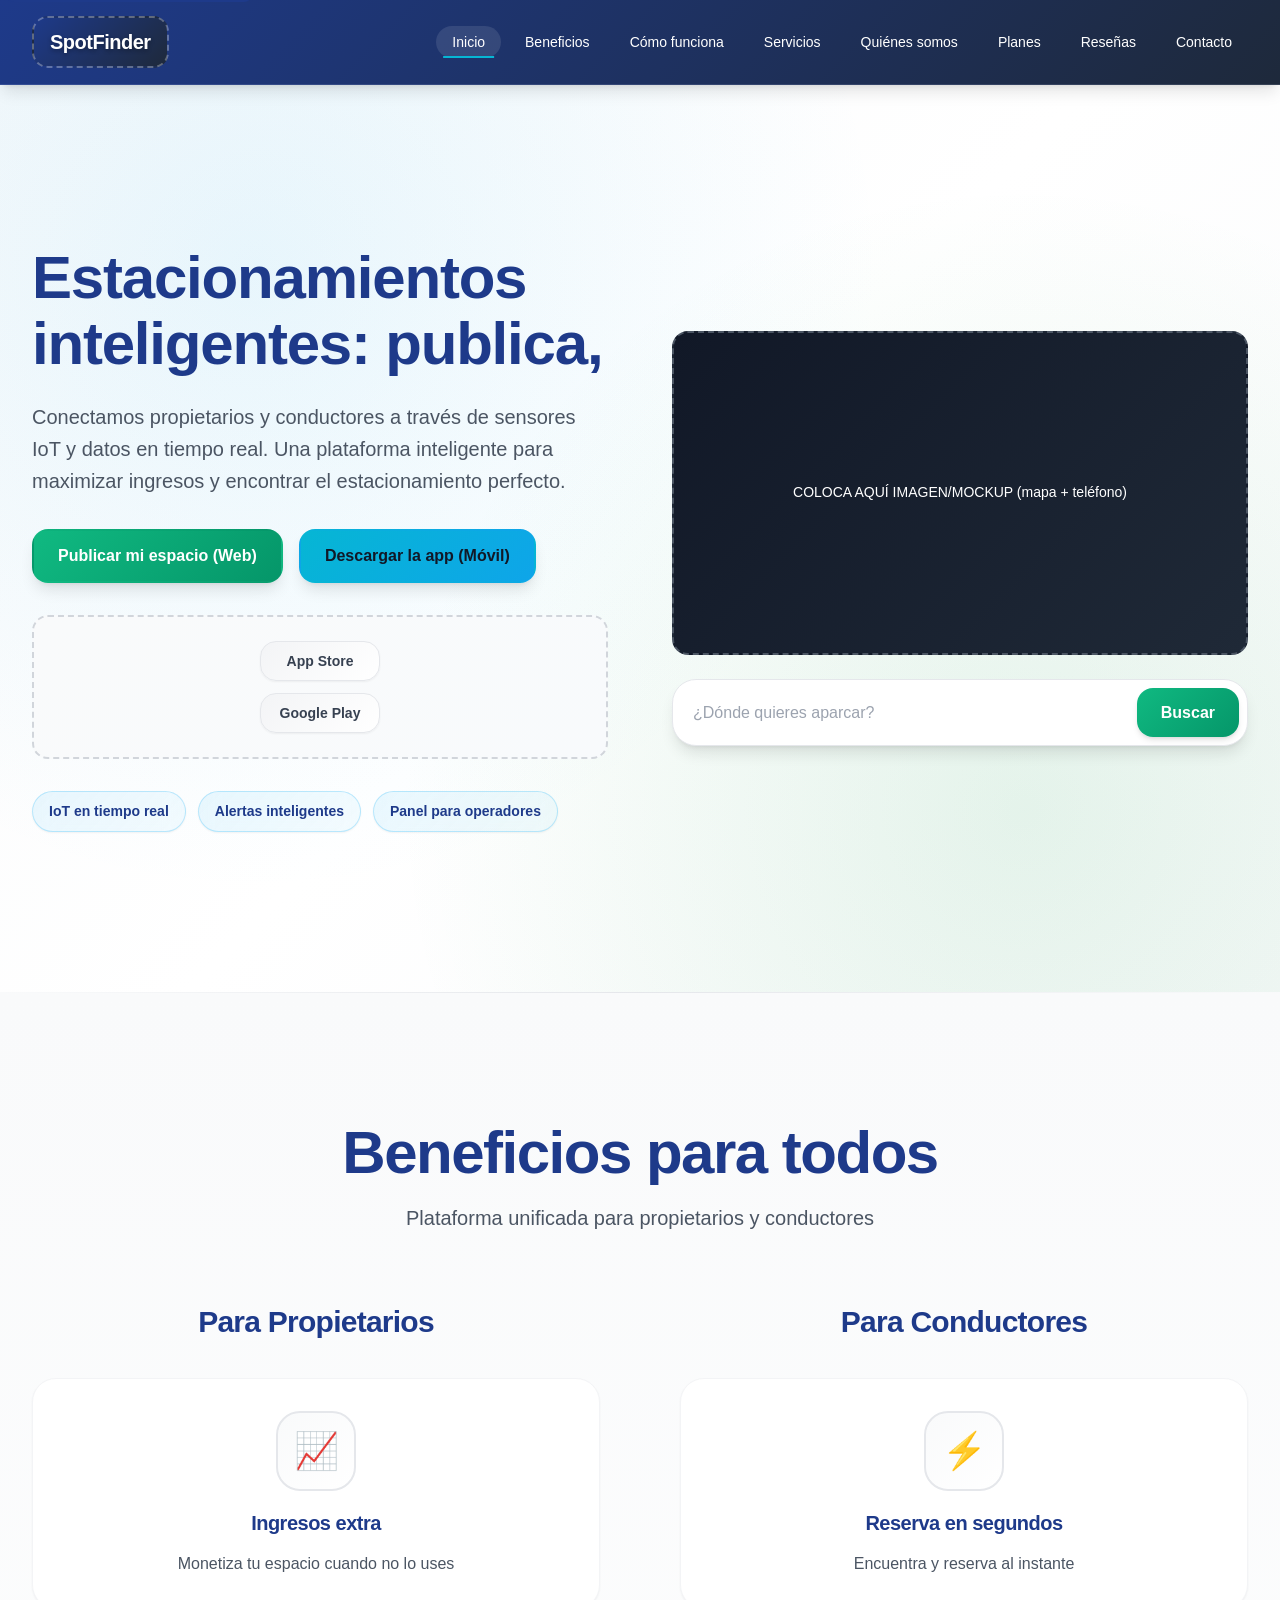
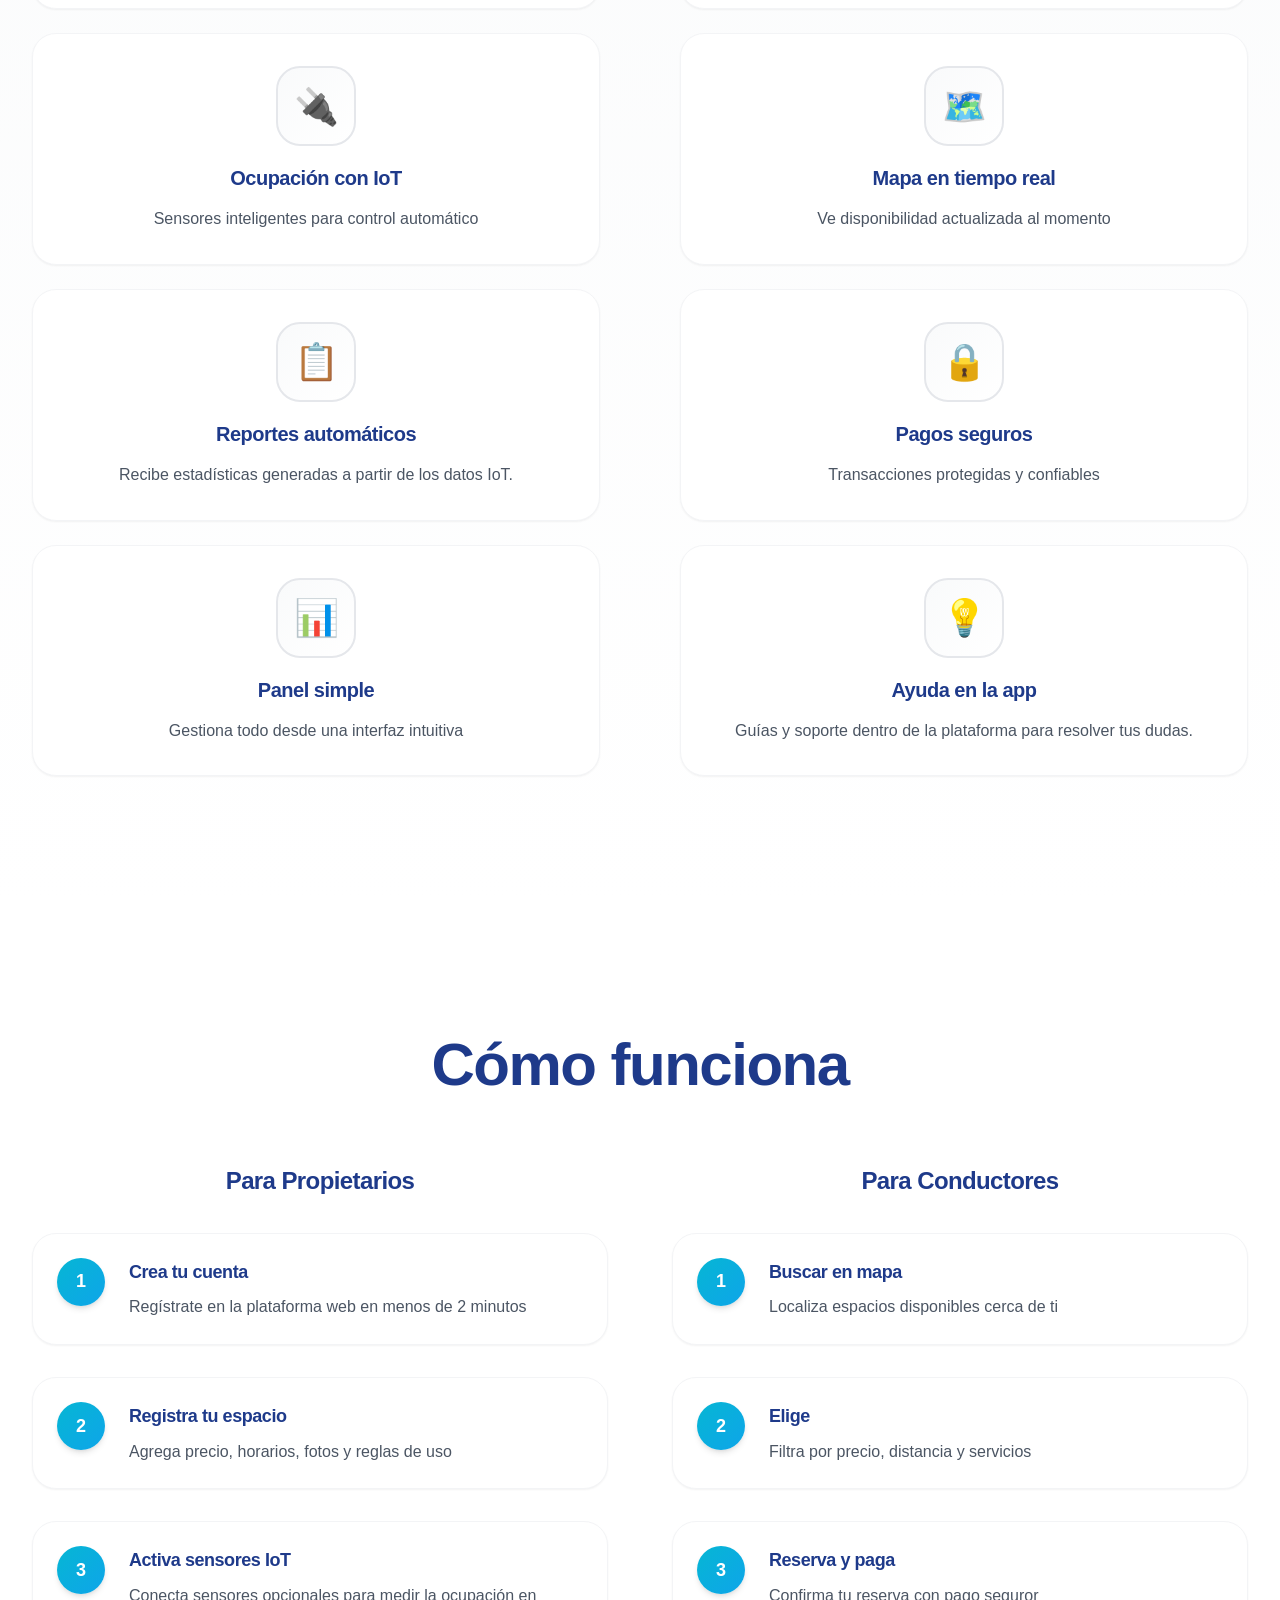
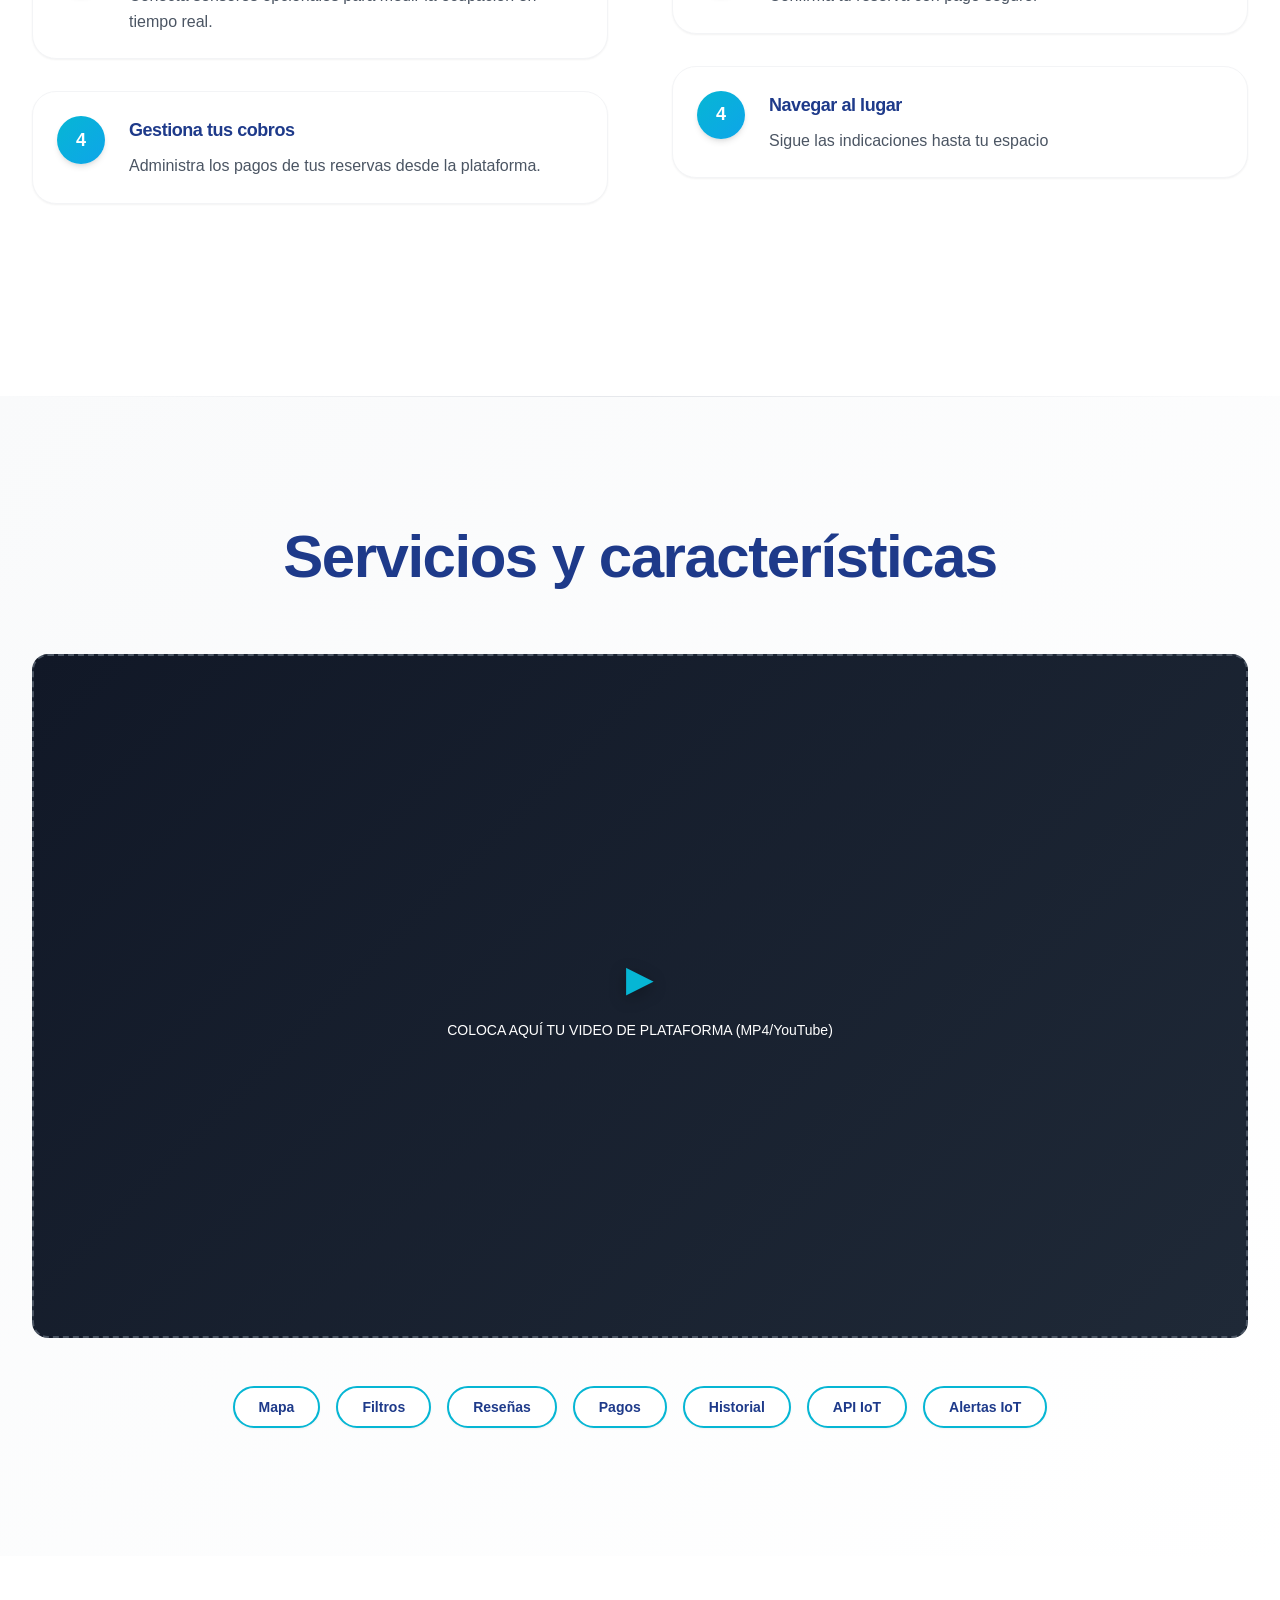
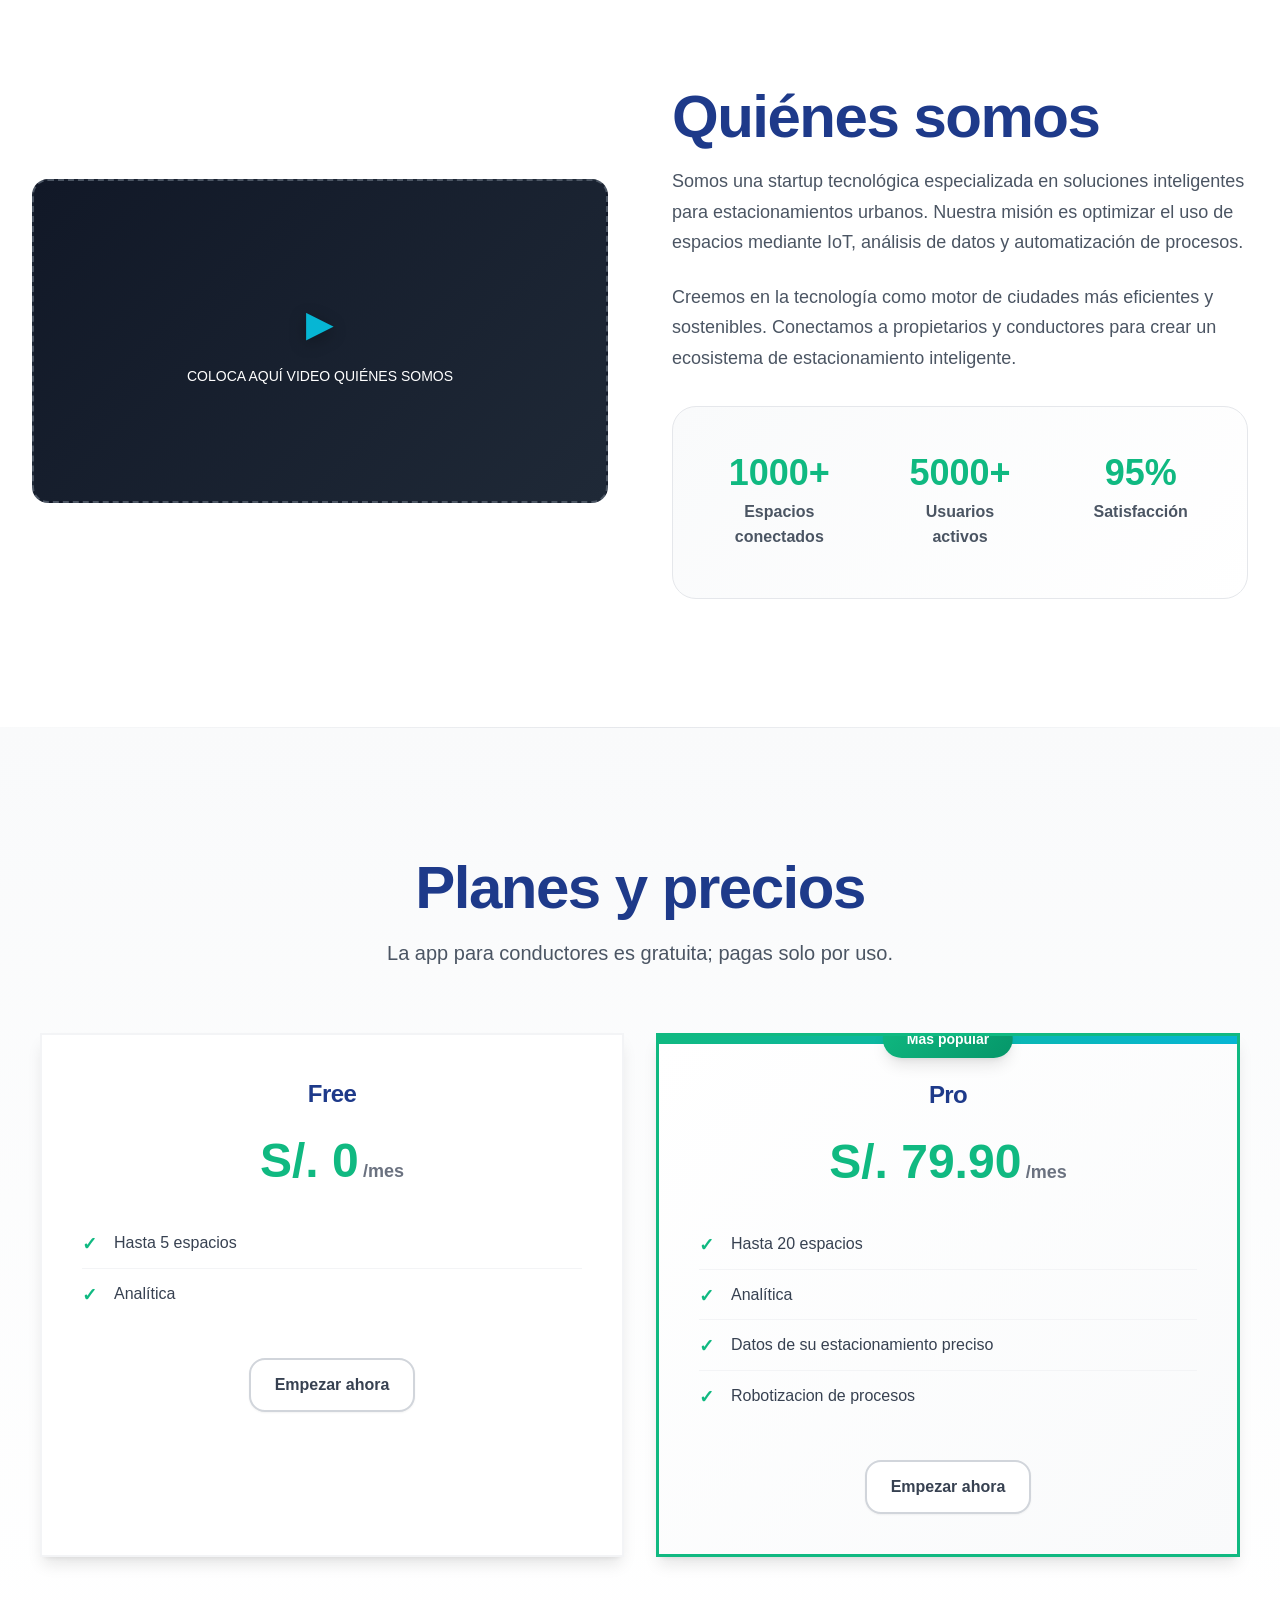
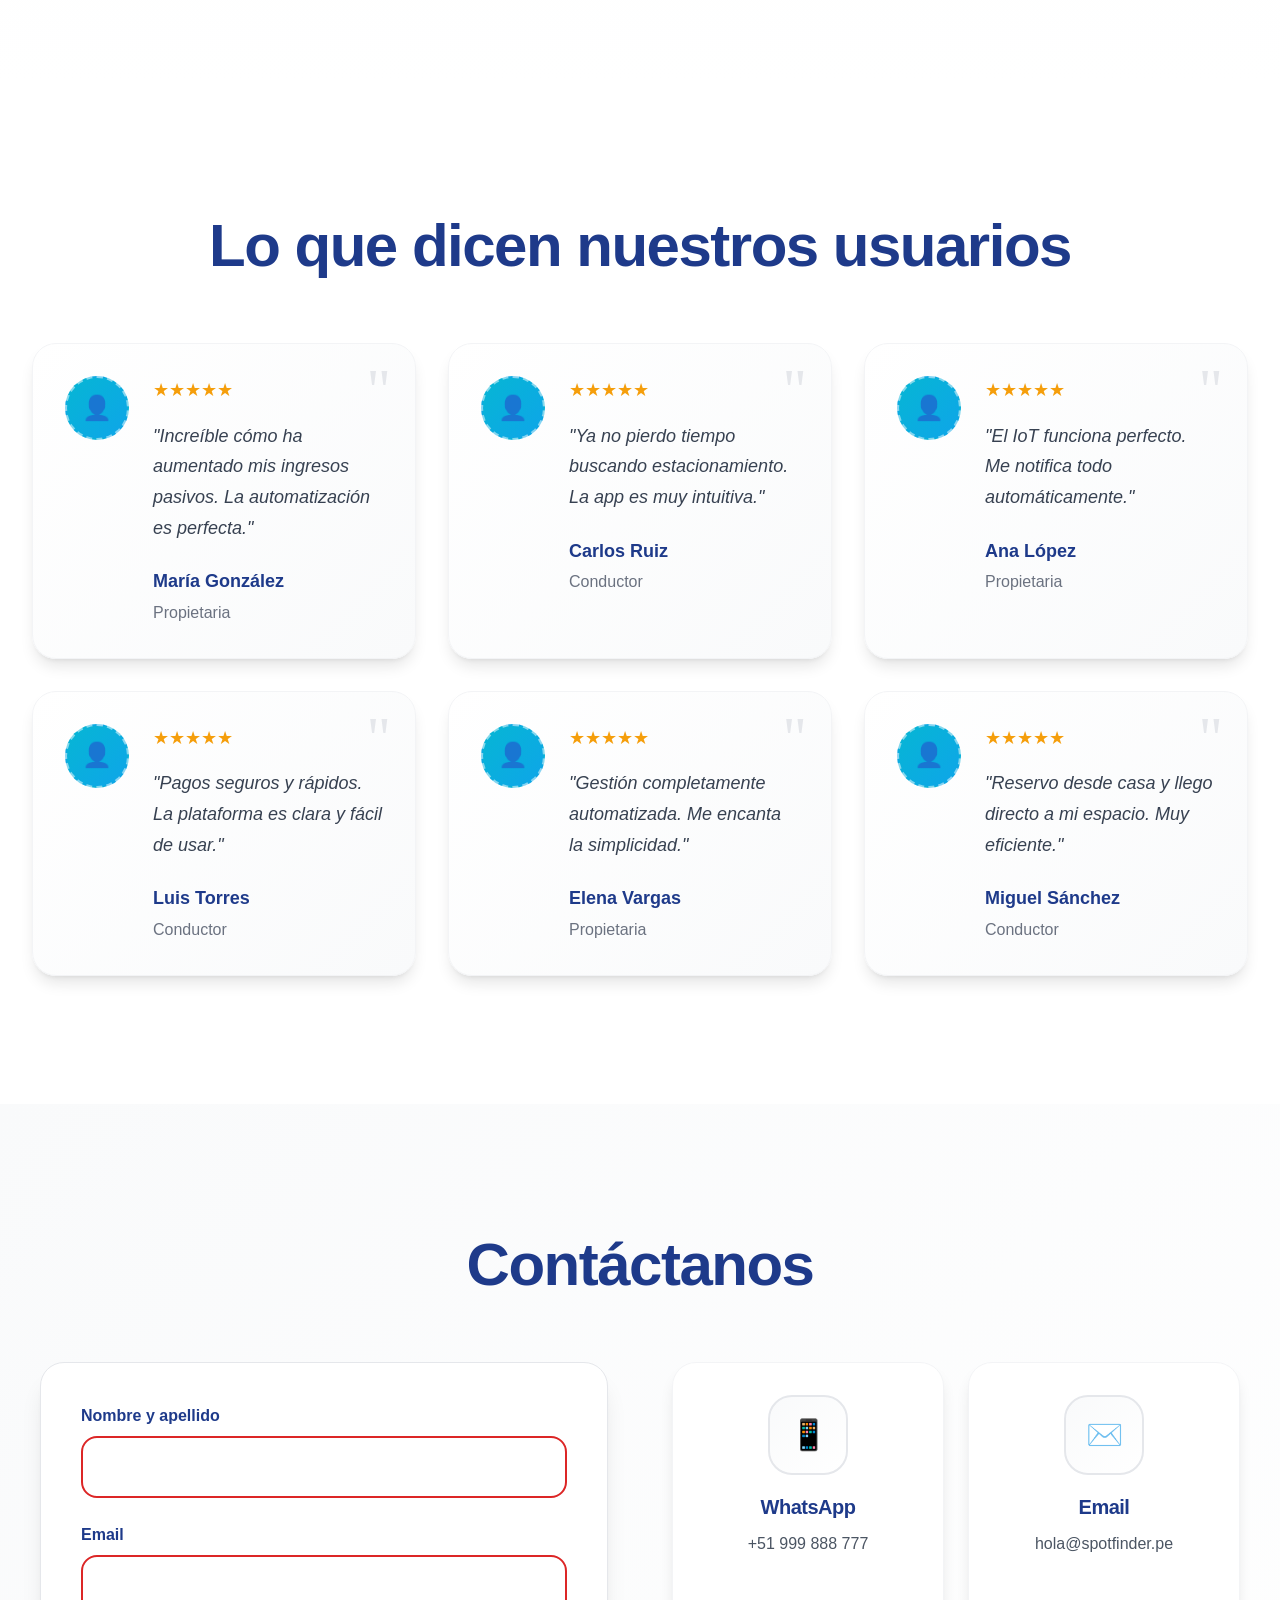
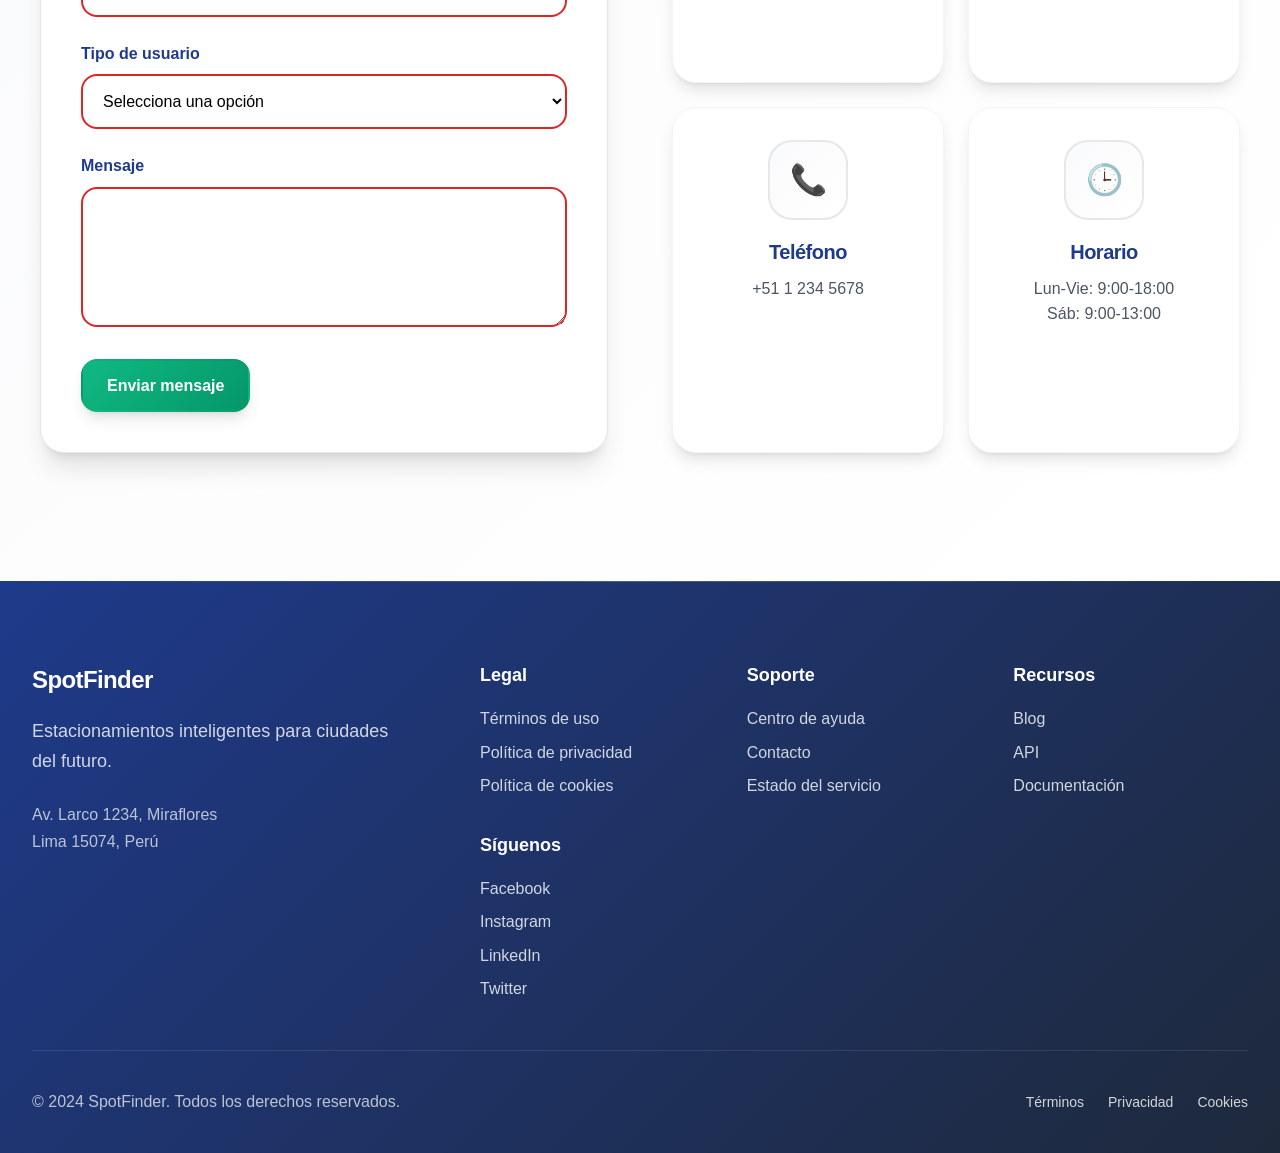
==== commit eae3de6a: "Update meta descriptions and improve download button in index.html and main.js" ====
--- a/index.html
+++ b/index.html
@@ -6,17 +6,17 @@
   <meta name="viewport" content="width=device-width, initial-scale=1">
   <title>SpotFinder - Estacionamientos inteligentes</title>
   <link rel="stylesheet" href="styles.css">
-  <meta name="description" content="Plataforma inteligente de estacionamientos con IoT, RPA y Chatbot. Publica tu espacio o encuentra el lugar perfecto para aparcar.">
+  <meta name="description" content="Plataforma inteligente de estacionamientos con IoT. Publica tu espacio o encuentra el lugar perfecto para aparcar.">
 
   <meta property="og:title" content="SpotFinder - Estacionamientos inteligentes">
   <meta property="og:type" content="website">
   <meta property="og:url" content="">
   <meta property="og:image" content="">
-  <meta property="og:description" content="Plataforma inteligente de estacionamientos con IoT, RPA y Chatbot.">
+  <meta property="og:description" content="Plataforma inteligente de estacionamientos con IoT para monitorear disponibilidad en tiempo real.">
 
   <meta name="twitter:card" content="summary_large_image">
   <meta name="twitter:title" content="SpotFinder - Estacionamientos inteligentes">
-  <meta name="twitter:description" content="Plataforma inteligente de estacionamientos con IoT, RPA y Chatbot.">
+  <meta name="twitter:description" content="Plataforma inteligente de estacionamientos con IoT y datos en tiempo real.">
 
   <link rel="icon" href="/favicon.ico" sizes="any">
   <link rel="icon" href="/icon.svg" type="image/svg+xml">
@@ -70,7 +70,7 @@
           <div class="hero__text">
             <h1 class="hero__title">Estacionamientos inteligentes: publica, reserva y automatiza.</h1>
             <p class="hero__subtitle">
-              Conectamos propietarios y conductores a través de IoT, RPA y Chatbot 24/7.
+              Conectamos propietarios y conductores a través de sensores IoT y datos en tiempo real.
               Una plataforma inteligente para maximizar ingresos y encontrar el estacionamiento perfecto.
             </p>
 
@@ -87,8 +87,8 @@
 
             <div class="hero__badges">
               <span class="badge">IoT en tiempo real</span>
-              <span class="badge">Cobros con RPA</span>
-              <span class="badge">Chatbot 24/7</span>
+              <span class="badge">Alertas inteligentes</span>
+              <span class="badge">Panel para operadores</span>
             </div>
           </div>
 
@@ -129,9 +129,9 @@
                 <p class="benefit-card__text">Sensores inteligentes para control automático</p>
               </div>
               <div class="benefit-card">
-                <div class="benefit-card__icon slot" data-slot="BENEFIT_IMG_SLOT_3">🤖</div>
-                <h4 class="benefit-card__title">Cobros/Facturas con RPA</h4>
-                <p class="benefit-card__text">Automatización completa de pagos</p>
+                <div class="benefit-card__icon slot" data-slot="BENEFIT_IMG_SLOT_3">📋</div>
+                <h4 class="benefit-card__title">Reportes automáticos</h4>
+                <p class="benefit-card__text">Recibe estadísticas generadas a partir de los datos IoT.</p>
               </div>
               <div class="benefit-card">
                 <div class="benefit-card__icon slot" data-slot="BENEFIT_IMG_SLOT_4">📊</div>
@@ -160,9 +160,9 @@
                 <p class="benefit-card__text">Transacciones protegidas y confiables</p>
               </div>
               <div class="benefit-card">
-                <div class="benefit-card__icon slot" data-slot="BENEFIT_IMG_SLOT_8">💬</div>
-                <h4 class="benefit-card__title">Soporte 24/7</h4>
-                <p class="benefit-card__text">Chatbot y asistencia siempre disponible</p>
+                <div class="benefit-card__icon slot" data-slot="BENEFIT_IMG_SLOT_8">💡</div>
+                <h4 class="benefit-card__title">Ayuda en la app</h4>
+                <p class="benefit-card__text">Guías y soporte dentro de la plataforma para resolver tus dudas.</p>
               </div>
             </div>
           </div>
@@ -198,15 +198,15 @@
               <div class="step">
                 <div class="step__number">3</div>
                 <div class="step__content">
-                  <h4 class="step__title">Activa IoT y RPA</h4>
-                  <p class="step__text">Conecta sensores opcionales y automatiza cobros</p>
+                  <h4 class="step__title">Activa sensores IoT</h4>
+                  <p class="step__text">Conecta sensores opcionales para medir la ocupación en tiempo real.</p>
                 </div>
               </div>
               <div class="step">
                 <div class="step__number">4</div>
                 <div class="step__content">
-                  <h4 class="step__title">Cobros automáticos</h4>
-                  <p class="step__text">Recibe pagos sin intervención manual</p>
+                  <h4 class="step__title">Gestiona tus cobros</h4>
+                  <p class="step__text">Administra los pagos de tus reservas desde la plataforma.</p>
                 </div>
               </div>
             </div>
@@ -270,7 +270,7 @@
           <span class="chip">Pagos</span>
           <span class="chip">Historial</span>
           <span class="chip">API IoT</span>
-          <span class="chip">Recordatorios RPA</span>
+          <span class="chip">Alertas IoT</span>
         </div>
       </div>
     </section>
@@ -291,7 +291,7 @@
             <h2 class="section-title">Quiénes somos</h2>
             <p class="about__description">
               Somos una startup tecnológica especializada en soluciones inteligentes para estacionamientos urbanos.
-              Nuestra misión es optimizar el uso de espacios mediante IoT, automatización RPA y asistencia 24/7.
+              Nuestra misión es optimizar el uso de espacios mediante IoT, análisis de datos y automatización de procesos.
             </p>
             <p class="about__description">
               Creemos en la tecnología como motor de ciudades más eficientes y sostenibles.
@@ -335,7 +335,14 @@
               <li>Hasta 5 espacios</li>
               <li>Analítica</li>
             </ul>
-            <button class="btn btn--outline">Empezar ahora</button>
+            <a
+              href="https://brave-mushroom-0031ada10.3.azurestaticapps.net/"
+              class="btn btn--outline"
+              target="_blank"
+              rel="noopener noreferrer"
+            >
+              Empezar ahora
+            </a>
           </div>
 
           <div class="pricing__card pricing__card--featured">
@@ -352,7 +359,14 @@
               <li>Robotizacion de procesos </li>
 
             </ul>
-            <button class="btn btn--primary">Empezar ahora</button>
+            <a
+              href="https://brave-mushroom-0031ada10.3.azurestaticapps.net/"
+              class="btn btn--outline"
+              target="_blank"
+              rel="noopener noreferrer"
+            >
+              Empezar ahora
+            </a>
           </div>
 
 
@@ -420,7 +434,7 @@
             </div>
             <div class="testimonial__content">
               <div class="testimonial__rating">★★★★★</div>
-              <p class="testimonial__text">"Pagos seguros y rápidos. El chatbot resuelve todas mis dudas."</p>
+              <p class="testimonial__text">"Pagos seguros y rápidos. La plataforma es clara y fácil de usar."</p>
               <div class="testimonial__author">
                 <strong>Luis Torres</strong>
                 <span>Conductor</span>
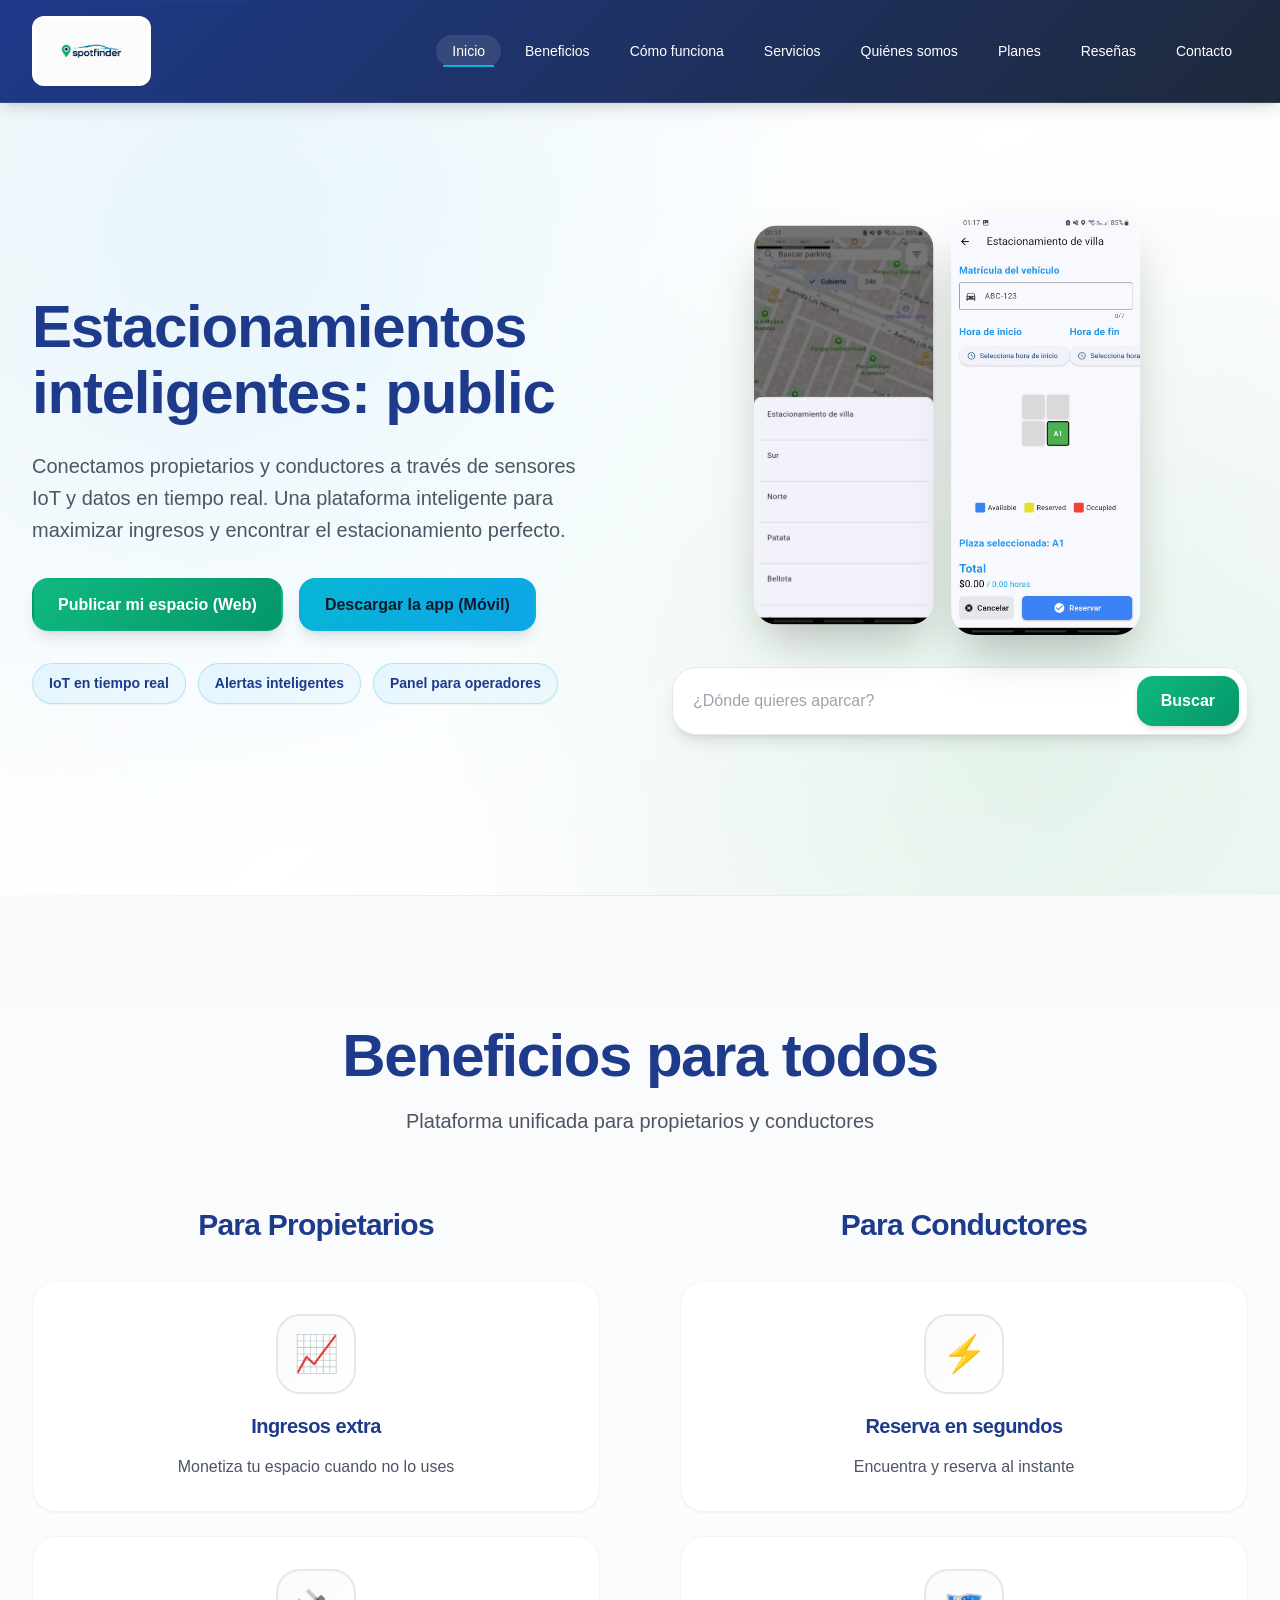
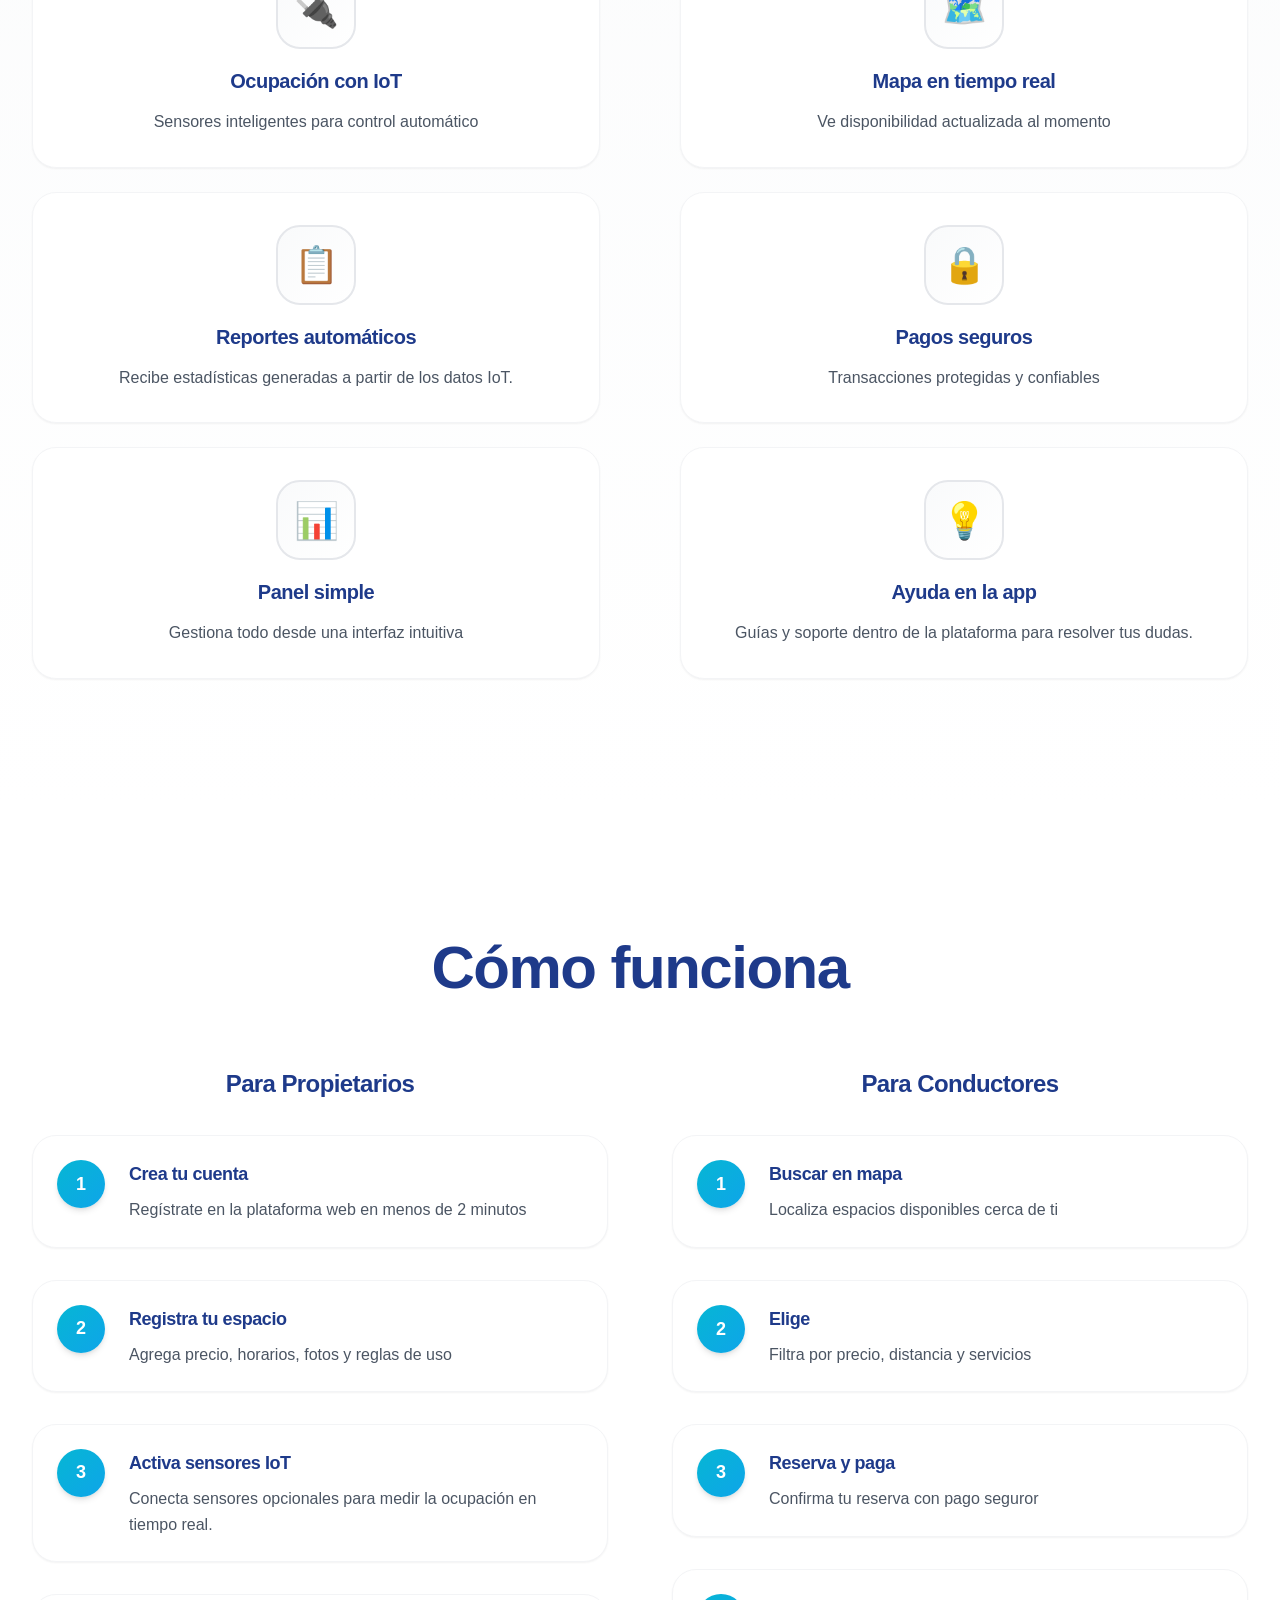
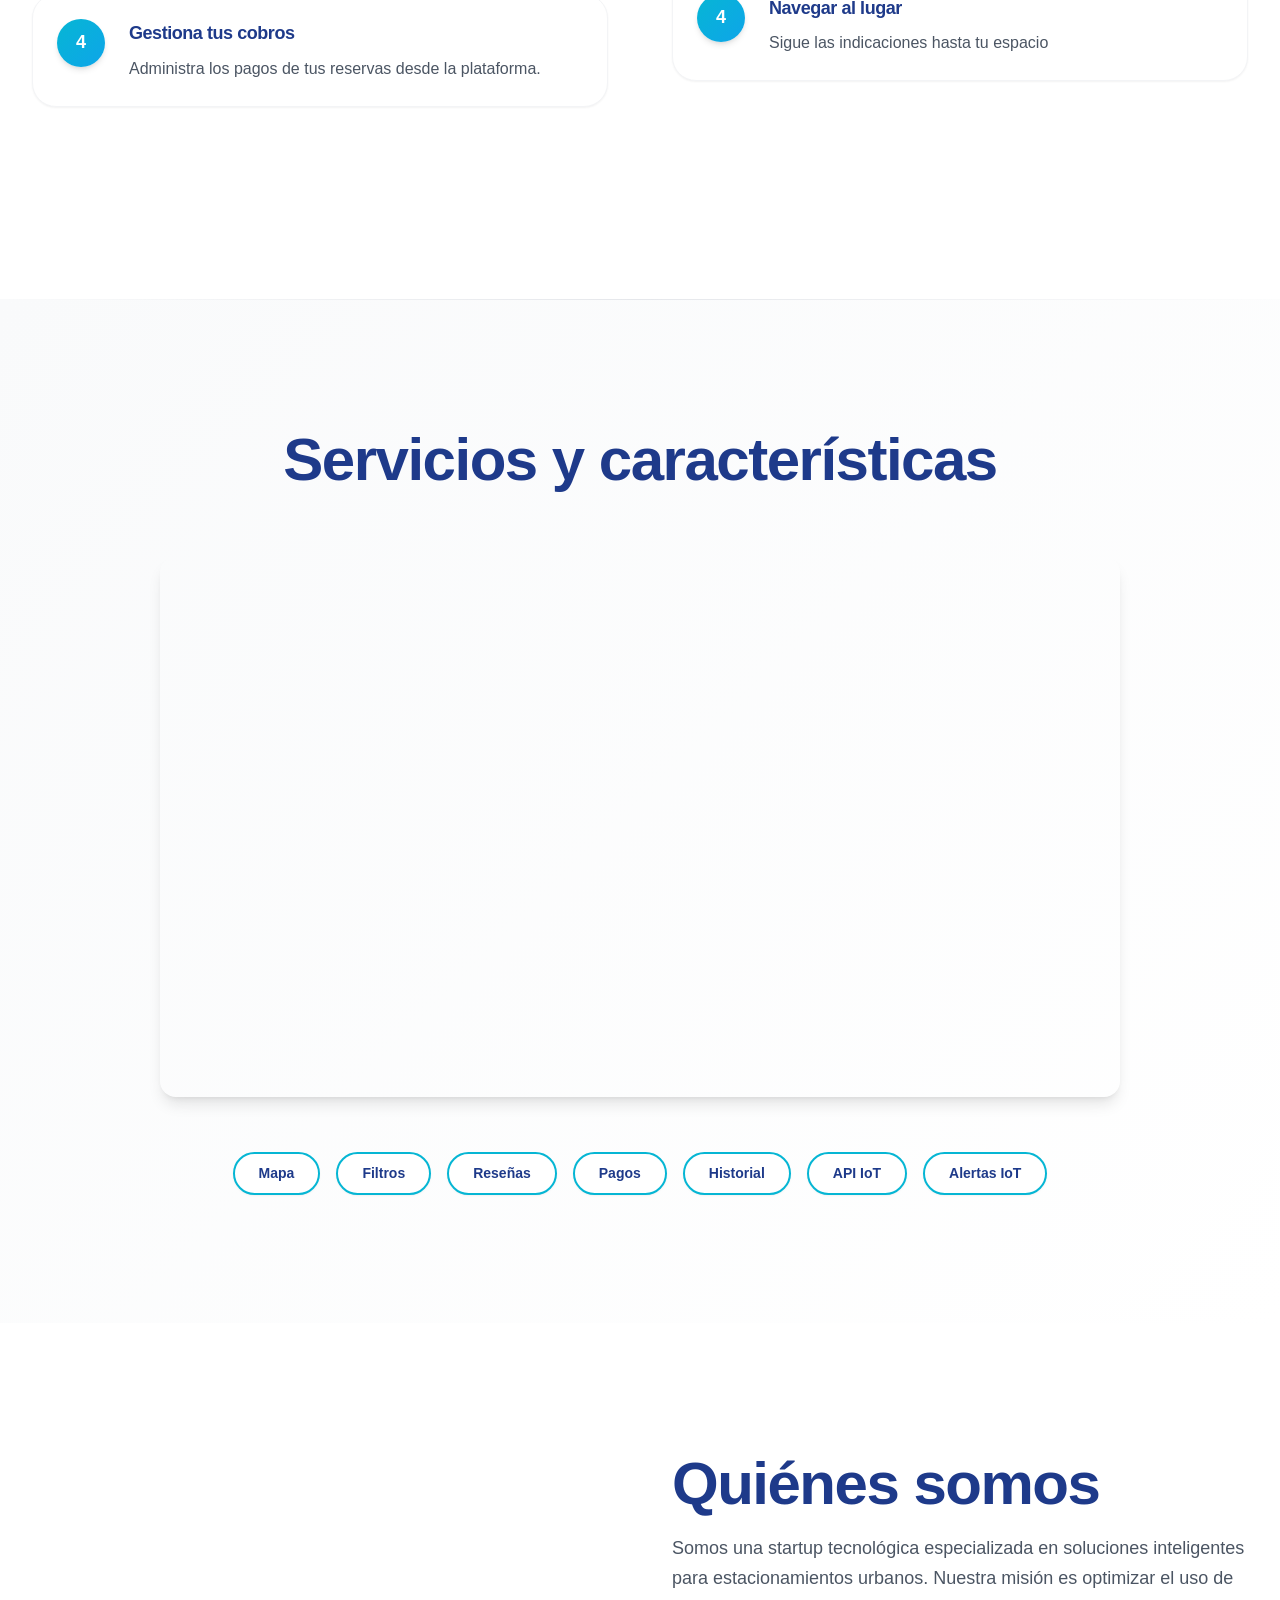
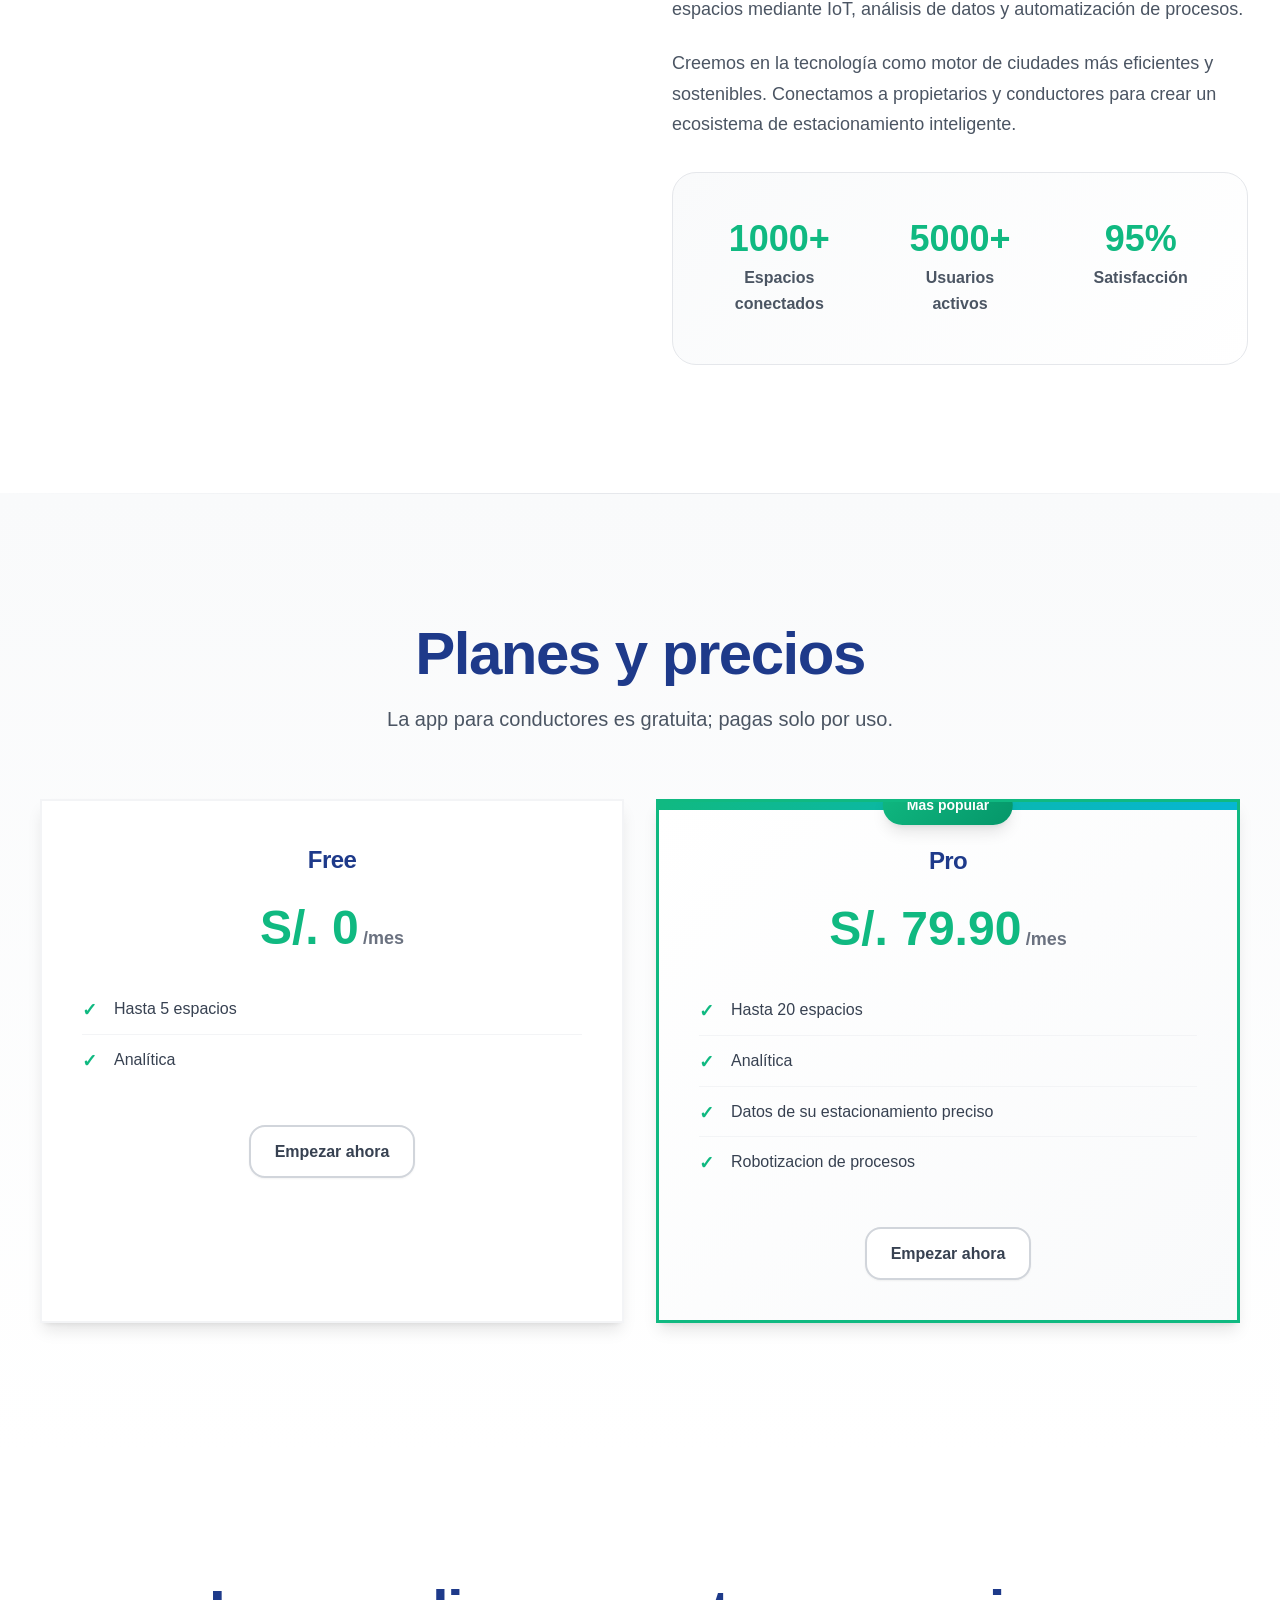
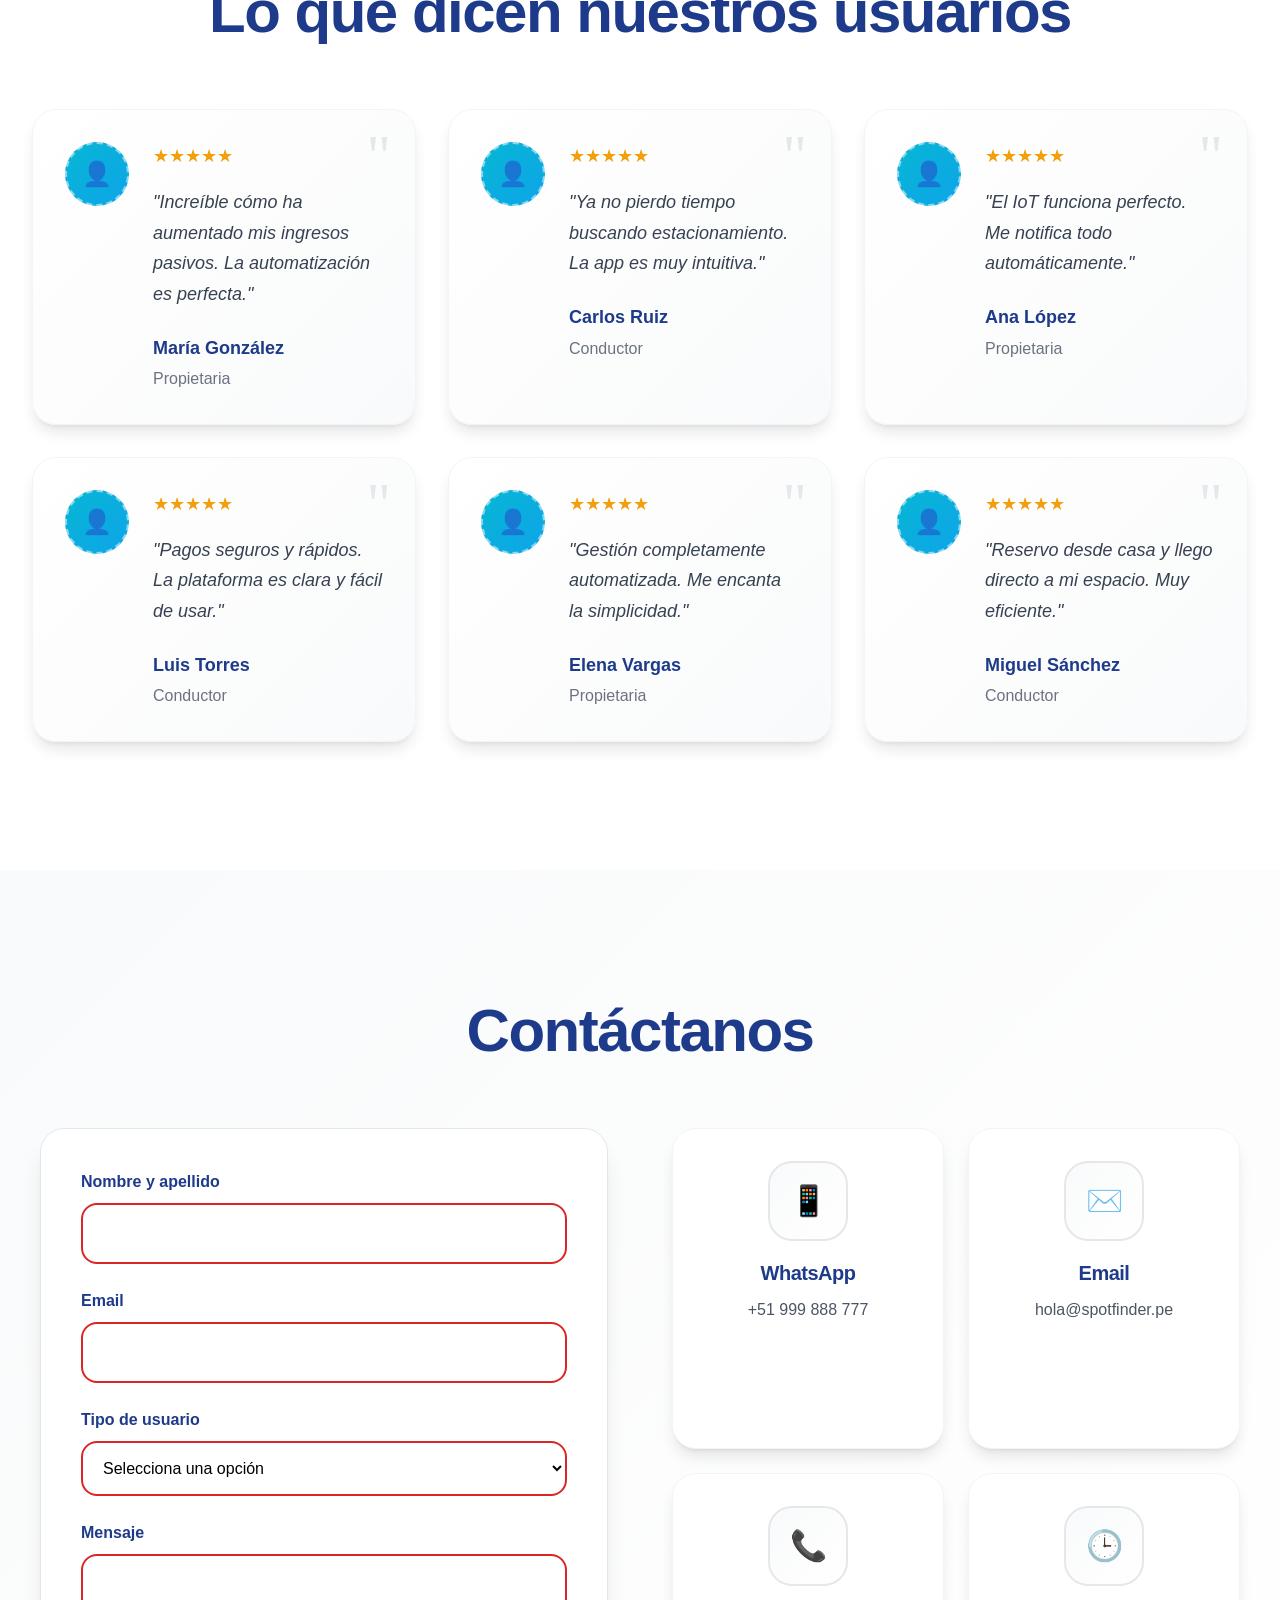
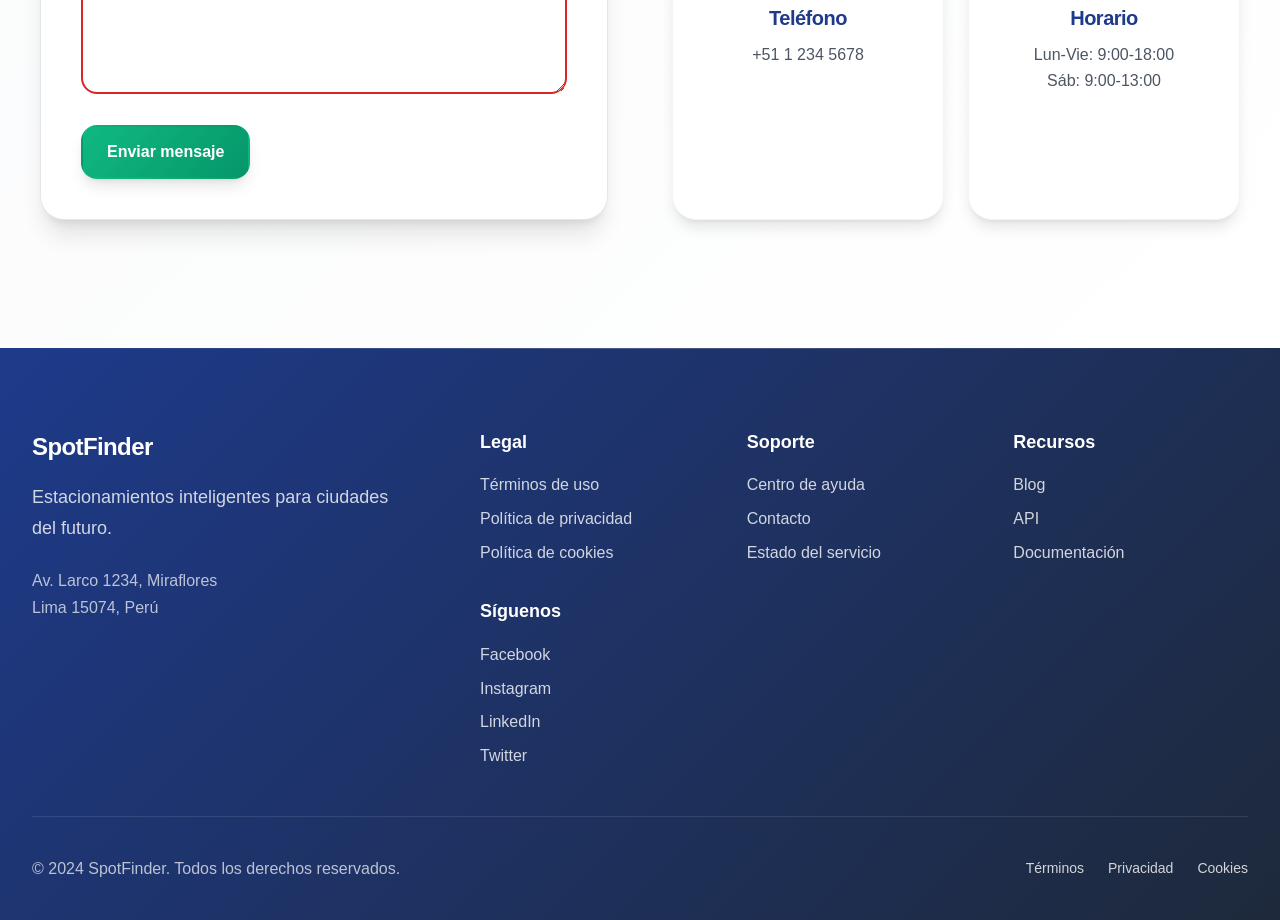
==== commit 8e9355bb: "feat: landing SpotFinder con mockups y formulario" ====
--- a/index.html
+++ b/index.html
@@ -35,9 +35,12 @@
     <div class="container">
       <div class="header__content">
         <!-- SLOT: LOGO_SLOT -->
-        <div class="slot slot--logo" data-slot="LOGO_SLOT">
-          <span class="logo">SpotFinder</span>
-          <!-- COLOCA AQUÍ TU LOGO (160×40) -->
+        <div class="header-logo">
+          <img
+            src="Logo.jpg"
+            alt="SpotFinder"
+            class="logo-img"
+          />
         </div>
 
         <nav class="nav" role="navigation" aria-label="Navegación principal">
@@ -80,11 +83,11 @@
             </div>
 
             <!-- SLOT: HERO_STORES_SLOT -->
-            <div class="hero__stores slot" data-slot="HERO_STORES_SLOT">
+            <!--<div class="hero__stores slot" data-slot="HERO_STORES_SLOT">
               <div class="store-badge">App Store</div>
               <div class="store-badge">Google Play</div>
-            </div>
-
+            </div> 
+            -->
             <div class="hero__badges">
               <span class="badge">IoT en tiempo real</span>
               <span class="badge">Alertas inteligentes</span>
@@ -95,8 +98,19 @@
           <div class="hero__visual">
             <!-- SLOT: HERO_MOCKUP_SLOT -->
             <div class="slot slot--video" data-slot="HERO_MOCKUP_SLOT">
-              <span>COLOCA AQUÍ IMAGEN/MOCKUP (mapa + teléfono)</span>
-            </div>
+              <div class="hero-mockup">
+                <img
+                  src="mockup-mapa.jpg"
+                  alt="Vista del mapa de disponibilidad de estacionamientos"
+                  class="hero-mockup__image hero-mockup__image--left"
+                />
+                <img
+                  src="mockup-app.jpg"
+                  alt="Pantalla de reserva de estacionamiento"
+                  class="hero-mockup__image hero-mockup__image--right"
+                />
+              </div>
+            </div> 
             <div class="hero__search">
               <input type="text" placeholder="¿Dónde quieres aparcar?" class="search-input">
               <button class="search-btn">Buscar</button>
@@ -256,10 +270,13 @@
         </div>
 
         <!-- SLOT: SERVICES_VIDEO_SLOT -->
-        <div class="services__video slot slot--video" data-slot="SERVICES_VIDEO_SLOT">
-          <div class="video-placeholder">
-            <span class="play-icon">▶</span>
-            <span>COLOCA AQUÍ TU VIDEO DE PLATAFORMA (MP4/YouTube)</span>
+        <div class="services__video" data-slot="SERVICES_VIDEO_SLOT">
+          <div class="video-wrapper">
+            <iframe width="560" height="315" src="https://www.youtube.com/embed/2kWXhWItfZU?si=2PMFf-7sUPzFDPb-" 
+            title="YouTube video player" 
+            frameborder="0" 
+            allow="accelerometer; autoplay; clipboard-write; encrypted-media; gyroscope; picture-in-picture; web-share" 
+            referrerpolicy="strict-origin-when-cross-origin" allowfullscreen></iframe>
           </div>
         </div>
 
@@ -280,10 +297,15 @@
       <div class="container">
         <div class="about__content">
           <!-- SLOT: ABOUT_VIDEO_SLOT -->
-          <div class="about__visual slot slot--video" data-slot="ABOUT_VIDEO_SLOT">
+          <div class="about__visual" data-slot="ABOUT_VIDEO_SLOT">
             <div class="video-placeholder">
-              <span class="play-icon">▶</span>
-              <span>COLOCA AQUÍ VIDEO QUIÉNES SOMOS</span>
+              <iframe width="560" height="315" src="https://www.youtube.com/embed/Ll_kRRP-cmo?si=hTWVKN3WlVHmGV3t" 
+              title="YouTube video player" 
+              frameborder="0" 
+              allow="accelerometer; autoplay; clipboard-write; encrypted-media; gyroscope; picture-in-picture; web-share" 
+              referrerpolicy="strict-origin-when-cross-origin" 
+              allowfullscreen>
+            </iframe>
             </div>
           </div>
 
@@ -484,7 +506,10 @@
         </div>
 
         <div class="contact__content">
-          <form class="contact__form" novalidate>
+          <form class="contact__form" class="contact__form"
+              action="mailto:hola@spotfinder.pe"
+              method="POST"
+              enctype="text/plain">
             <div class="form-group">
               <label for="name" class="form-label">Nombre y apellido</label>
               <input type="text" id="name" name="name" class="form-input" required>
--- a/styles.css
+++ b/styles.css
@@ -273,6 +273,21 @@
   flex-direction: column;
   align-items: center;
   gap: var(--space-3);
+}
+
+.services__video .video-wrapper {
+  display: inline-block;       
+  width: 100%;
+  max-width: 960px;
+  aspect-ratio: 16 / 9;
+}
+
+.video-embed {
+  width: 100%;
+  height: 100%;
+  border: 0;
+  border-radius: var(--radius-lg);
+  box-shadow: var(--shadow-lg);
 }
 
 .play-icon {
@@ -401,6 +416,22 @@
   letter-spacing: -0.025em;
 }
 
+.header-logo {
+  display: flex;
+  align-items: center;
+}
+
+.logo-img {
+  height: 70px;             
+  width: auto;
+  display: block;
+
+  border-radius: 12px;       
+  padding: 4px;              
+  background-color: #ffffff; 
+  box-shadow: var(--shadow-sm); 
+}
+
 .nav {
   display: none;
 }
@@ -647,7 +678,7 @@
 .hero__search {
   display: flex;
   gap: var(--space-2);
-  margin-top: var(--space-6);
+  margin-top: var(--space-20);
   padding: var(--space-2);
   background: white;
   border-radius: var(--radius-xl);
@@ -947,6 +978,16 @@
 .services__video {
   margin-bottom: var(--space-12);
   position: relative;
+  text-align: center;
+}
+
+.services__video iframe {
+  width: 100%;
+  height: 100%;
+  border: 0;
+  border-radius: var(--radius-lg);
+  box-shadow: var(--shadow-lg);
+  display: block;
 }
 
 .services__features {
@@ -1801,3 +1842,62 @@
     color: var(--gray-300);
   }
 }
+
+.slot--video {
+  border: none !important;
+}
+
+.slot--video[data-slot="HERO_MOCKUP_SLOT"] {
+  border: none !important;
+  background: transparent;
+  padding: 0;
+}
+
+/* Contenedor de los mockups */
+.hero-mockup {
+  position: relative;
+  width: 100%;
+  height: 100%;
+  display: flex;
+  align-items: center;
+  justify-content: center;
+}
+
+/* Estilo base de cada pantalla */
+.hero-mockup__image {
+  position: absolute;
+  max-height: 420px;
+  width: auto;
+  object-fit: contain;
+  border-radius: 24px;
+  box-shadow: var(--shadow-2xl);
+}
+
+/* Pantalla izquierda (mapa) */
+.hero-mockup__image--left {
+  left: 20%;
+  transform: translateX(-20%) scale(0.95);
+}
+
+/* Pantalla derecha (reserva) */
+.hero-mockup__image--right {
+  left: 55%;
+  transform: translateX(-20%);
+}
+
+/* En pantallas pequeñas, las ponemos una debajo de la otra para que no se rompa */
+@media (max-width: 768px) {
+  .hero-mockup {
+    position: static;
+    display: flex;
+    flex-direction: column;
+    gap: var(--space-4);
+  }
+
+  .hero-mockup__image {
+    position: static;
+    max-height: 360px;
+    width: 80%;
+    margin: 0 auto;
+  }
+}
